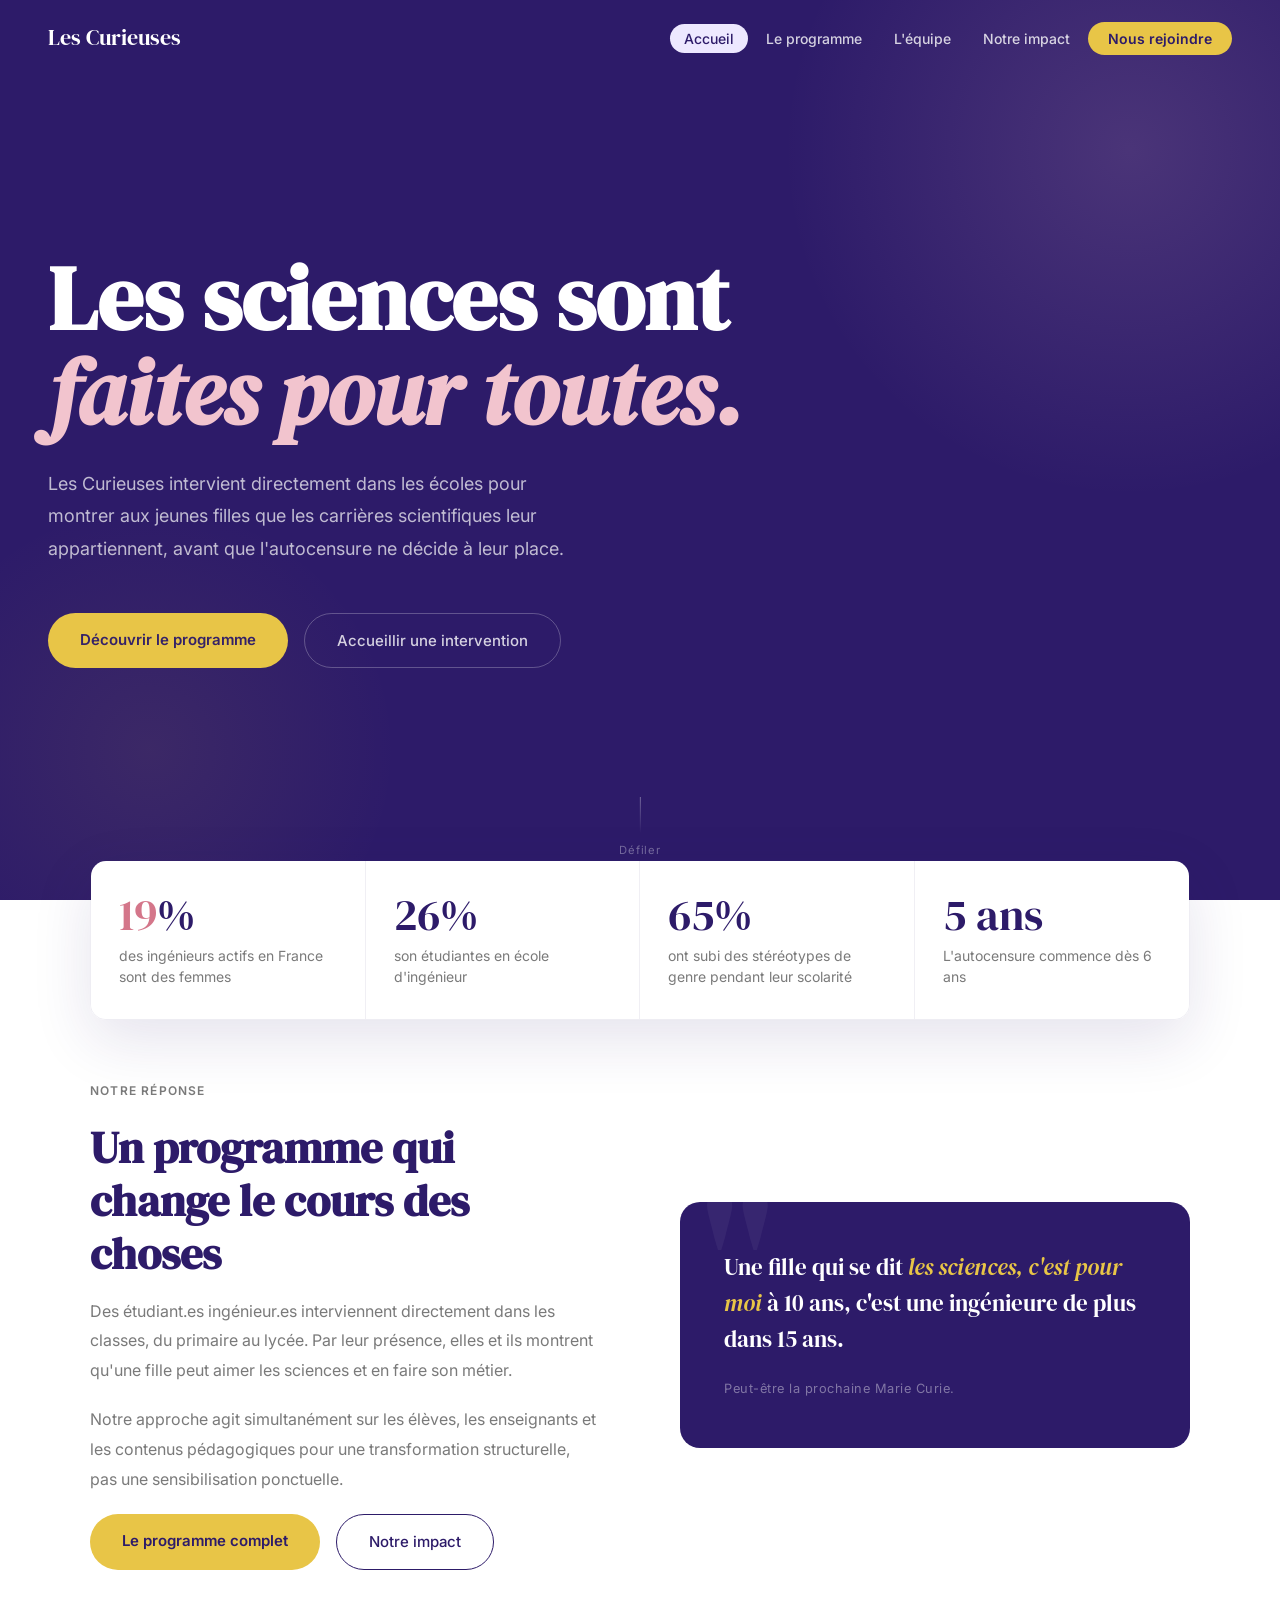
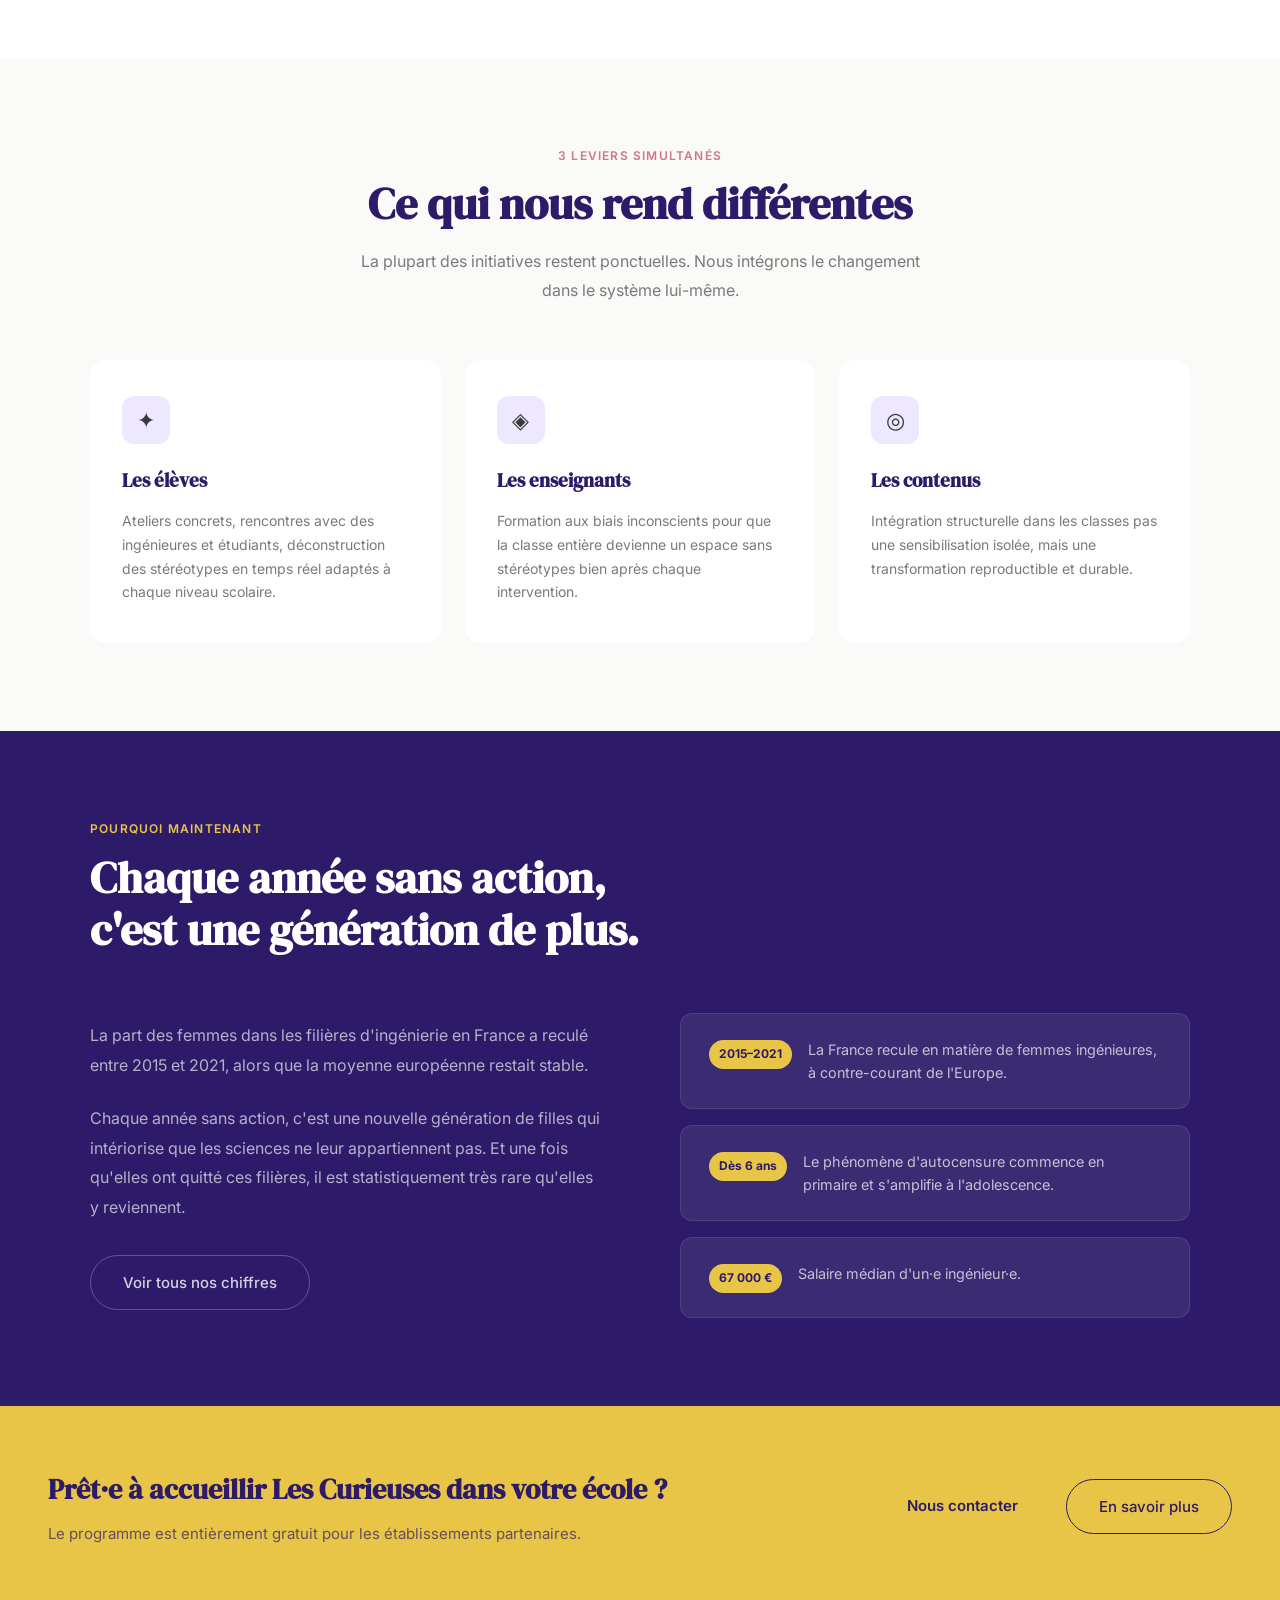
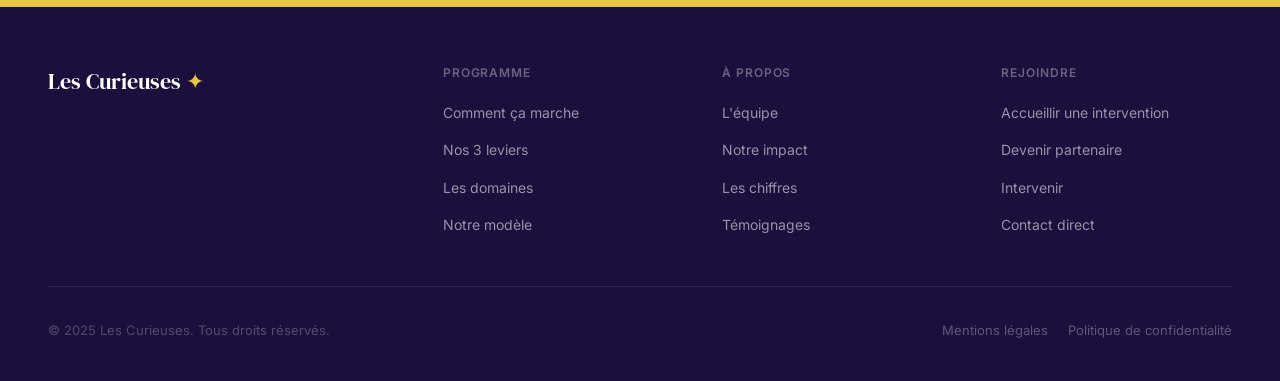
==== index.html @ 05a4d9a1 "l maj" ====
<!DOCTYPE html>
<html lang="fr">
<head>
<meta charset="UTF-8">
<meta name="viewport" content="width=device-width, initial-scale=1.0">
<title>Les Curieuses — Les sciences sont pour toutes</title>
<link rel="preconnect" href="https://fonts.googleapis.com">
<link rel="preconnect" href="https://fonts.gstatic.com" crossorigin>
<link href="https://fonts.googleapis.com/css2?family=DM+Serif+Display:ital@0;1&family=Inter:wght@400;500;600&display=swap" rel="stylesheet">
<link rel="stylesheet" href="css/style.css">
<style>
  /* HERO */
  .hero {
    min-height: 100vh;
    background: var(--violet);
    display: flex;
    flex-direction: column;
    justify-content: center;
    padding: 120px 48px 100px;
    position: relative;
    overflow: hidden;
  }
  .hero::before {
    content: '';
    position: absolute;
    top: -200px; right: -200px;
    width: 700px; height: 700px;
    border-radius: 50%;
    background: radial-gradient(circle, rgba(242,196,206,0.15) 0%, transparent 70%);
    pointer-events: none;
  }
  .hero::after {
    content: '';
    position: absolute;
    bottom: -100px; left: -100px;
    width: 500px; height: 500px;
    border-radius: 50%;
    background: radial-gradient(circle, rgba(232,197,71,0.08) 0%, transparent 70%);
    pointer-events: none;
  }
  .hero-eyebrow {
    font-size: 0.75rem;
    font-weight: 600;
    letter-spacing: 0.12em;
    text-transform: uppercase;
    color: var(--gold);
    margin-bottom: 24px;
  }
  .hero h1 {
    font-family: 'DM Serif Display', serif;
    font-size: clamp(3rem, 7vw, 6rem);
    color: var(--white);
    line-height: 1.05;
    max-width: 800px;
    margin-bottom: 28px;
  }
  .hero h1 em { color: var(--rose); font-style: italic; }
  .hero-sub {
    font-size: 1.125rem;
    color: rgba(255,255,255,0.7);
    max-width: 540px;
    margin-bottom: 48px;
    line-height: 1.8;
  }
  .hero-actions { display: flex; gap: 16px; flex-wrap: wrap; }
  .hero-scroll {
    position: absolute;
    bottom: 40px; left: 50%;
    transform: translateX(-50%);
    display: flex; flex-direction: column; align-items: center; gap: 8px;
    color: rgba(255,255,255,0.35);
    font-size: 0.7rem;
    letter-spacing: 0.08em;
    animation: nudge 2s infinite;
  }
  .scroll-line { width: 1px; height: 36px; background: linear-gradient(to bottom, rgba(255,255,255,0.35), transparent); }
  @keyframes nudge { 0%,100% { transform: translateX(-50%) translateY(0); } 50% { transform: translateX(-50%) translateY(6px); } }

  /* STATS BAR */
  .stats-bar {
    background: var(--white);
    padding: 0 48px;
  }
  .stats-inner {
    max-width: 1100px;
    margin: 0 auto;
    display: grid;
    grid-template-columns: repeat(4, 1fr);
    border: 1px solid rgba(45,27,105,0.08);
    border-radius: 16px;
    overflow: hidden;
    transform: translateY(-40px);
    box-shadow: 0 20px 60px rgba(45,27,105,0.12);
  }
  .stat-item {
    padding: 32px 28px;
    border-right: 1px solid rgba(45,27,105,0.07);
    background: var(--white);
  }
  .stat-item:last-child { border-right: none; }
  .stat-num {
    font-family: 'DM Serif Display', serif;
    font-size: 2.75rem;
    color: var(--violet);
    line-height: 1;
    margin-bottom: 8px;
  }
  .stat-num .accent { color: var(--rose-deep); }
  .stat-label { font-size: 0.875rem; color: var(--text-muted); line-height: 1.5; }

  /* INTRO */
  .intro { background: var(--white); padding-top: 20px; }
  .intro-layout {
    display: grid;
    grid-template-columns: 1fr 1fr;
    gap: 80px;
    align-items: center;
  }
  .intro-text p { color: var(--text-muted); margin-bottom: 20px; line-height: 1.85; }
  .intro-actions { display: flex; gap: 16px; margin-top: 8px; flex-wrap: wrap; }
  .intro-visual {
    background: var(--violet);
    border-radius: 20px;
    padding: 48px 44px;
    position: relative;
    overflow: hidden;
  }
  .intro-visual::before {
    content: '"';
    font-family: 'DM Serif Display', serif;
    font-size: 11rem;
    color: rgba(255,255,255,0.05);
    position: absolute;
    top: -30px; left: 20px;
    line-height: 1;
  }
  .intro-quote {
    font-family: 'DM Serif Display', serif;
    font-size: 1.45rem;
    color: var(--white);
    line-height: 1.55;
    margin-bottom: 20px;
    position: relative;
  }
  .intro-quote em { color: var(--gold); font-style: italic; }
  .intro-attr { font-size: 0.8rem; color: rgba(255,255,255,0.4); letter-spacing: 0.04em; }

  /* LEVIERS PREVIEW */
  .leviers-preview { background: var(--cream); }
  .leviers-grid {
    display: grid;
    grid-template-columns: repeat(3, 1fr);
    gap: 24px;
    margin-top: 56px;
  }
  .levier-card {
    background: var(--white);
    border-radius: 16px;
    padding: 36px 32px;
    border-bottom: 3px solid transparent;
    transition: transform 0.2s, box-shadow 0.2s, border-color 0.2s;
  }
  .levier-card:hover { transform: translateY(-6px); box-shadow: 0 16px 40px rgba(45,27,105,0.1); border-bottom-color: var(--rose-deep); }
  .levier-icon {
    width: 48px; height: 48px;
    border-radius: 12px;
    background: var(--violet-pale);
    display: flex; align-items: center; justify-content: center;
    font-size: 1.4rem;
    margin-bottom: 20px;
  }
  .levier-title { font-family: 'DM Serif Display', serif; font-size: 1.2rem; color: var(--violet); margin-bottom: 12px; }
  .levier-desc { font-size: 0.875rem; color: var(--text-muted); line-height: 1.7; }

  /* POURQUOI MAINTENANT */
  .urgence { background: var(--violet); padding: 88px 48px; }
  .urgence .section-title { color: var(--white); }
  .urgence .section-eyebrow { color: var(--gold); }
  .urgence-layout {
    display: grid;
    grid-template-columns: 1fr 1fr;
    gap: 80px;
    align-items: center;
    margin-top: 56px;
  }
  .urgence-text p { color: rgba(255,255,255,0.65); line-height: 1.85; margin-bottom: 24px; }
  .urgence-cards { display: flex; flex-direction: column; gap: 16px; }
  .urgence-card {
    background: rgba(255,255,255,0.07);
    border: 1px solid rgba(255,255,255,0.1);
    border-radius: 12px;
    padding: 24px 28px;
    display: flex; gap: 16px; align-items: flex-start;
  }
  .urgence-badge {
    background: var(--gold);
    color: var(--violet);
    font-size: 0.75rem;
    font-weight: 700;
    padding: 4px 10px;
    border-radius: 100px;
    white-space: nowrap;
    margin-top: 2px;
  }
  .urgence-card-text { font-size: 0.9rem; color: rgba(255,255,255,0.7); line-height: 1.6; }

  /* CTA BANDE */
  .cta-band {
    background: var(--gold);
    padding: 60px 48px;
    display: flex;
    align-items: center;
    justify-content: space-between;
    gap: 32px;
    flex-wrap: wrap;
  }
  .cta-band-text h2 {
    font-family: 'DM Serif Display', serif;
    font-size: 1.75rem;
    color: var(--violet);
    margin-bottom: 8px;
  }
  .cta-band-text p { font-size: 0.9375rem; color: rgba(45,27,105,0.7); }
  .cta-band .btn-secondary { border-color: var(--violet); }

  @media (max-width: 768px) {
    .hero { padding: 110px 24px 80px; }
    .stats-bar { padding: 0 24px; }
    .stats-inner { grid-template-columns: 1fr 1fr; transform: translateY(-24px); }
    .stat-item { border-bottom: 1px solid rgba(45,27,105,0.07); }
    .intro-layout, .urgence-layout { grid-template-columns: 1fr; gap: 40px; }
    .leviers-grid { grid-template-columns: 1fr; }
    .cta-band { flex-direction: column; text-align: center; padding: 48px 24px; }
  }
</style>
</head>
<body>
<div id="nav-placeholder"></div>

<!-- HERO -->
<section class="hero">
  <!-- <p class="hero-eyebrow">En hommage à Marie Curie ✦ Double lauréate du Prix Nobel</p> -->
  <h1>Les sciences sont<br><em>faites pour toutes.</em></h1>
  <p class="hero-sub">Les Curieuses intervient directement dans les écoles pour montrer aux jeunes filles que les carrières scientifiques leur appartiennent, avant que l'autocensure ne décide à leur place.</p>
  <div class="hero-actions">
    <a href="programme.html" class="btn-primary">Découvrir le programme</a>
    <a href="contact.html" class="btn-ghost">Accueillir une intervention</a>
  </div>
  <div class="hero-scroll">
    <div class="scroll-line"></div>
    <span>Défiler</span>
  </div>
</section>

<!-- STATS BAR -->
<div class="stats-bar">
  <div class="stats-inner">
    <div class="stat-item reveal">
      <div class="stat-num"><span class="counter accent" data-target="24">0</span>%</div>
      <p class="stat-label">des ingénieurs actifs en France sont des femmes</p>
    </div>
    <div class="stat-item reveal reveal-delay-1">
      <div class="stat-num"><span class="counter" data-target="33">0</span>%</div>
      <p class="stat-label">son étudiantes en école d'ingénieur</p>
    </div>
    <div class="stat-item reveal reveal-delay-2">
      <div class="stat-num"><span class="counter" data-target="82">0</span>%</div>
      <p class="stat-label">ont subi des stéréotypes de genre pendant leur scolarité</p>
    </div>
    <div class="stat-item reveal reveal-delay-3">
      <div class="stat-num"><span class="counter" data-target="6">0</span> ans</div>
      <p class="stat-label">L'autocensure commence dès 6 ans</p>
    </div>
  </div>
</div>

<!-- INTRO -->
<section class="intro">
  <div class="container">
    <div class="intro-layout">
      <div class="intro-text">
        <p class="section-eyebrow reveal">Notre réponse</p>
        <h2 class="section-title reveal">Un programme qui change le cours des choses</h2>
        <p class="reveal">Des étudiant.es ingénieur.es interviennent directement dans les classes, du primaire au lycée. Par leur présence, elles et ils montrent qu'une fille peut aimer les sciences et en faire son métier.</p>
        <p class="reveal">Notre approche agit simultanément sur les élèves, les enseignants et les contenus pédagogiques pour une transformation structurelle, pas une sensibilisation ponctuelle.</p>
        <div class="intro-actions reveal">
          <a href="programme.html" class="btn-primary">Le programme complet</a>
          <a href="impact.html" class="btn-secondary">Notre impact</a>
        </div>
      </div>
      <div class="intro-visual reveal">
        <p class="intro-quote">Une fille qui se dit <em> les sciences, c'est pour moi </em> à 10 ans, c'est une ingénieure de plus dans 15 ans.</p>
        <p class="intro-attr"> Peut-être la prochaine Marie Curie.</p>
      </div>
    </div>
  </div>
</section>

<!-- LEVIERS -->
<section class="leviers-preview">
  <div class="container">
    <div style="text-align: center; max-width: 560px; margin: 0 auto;">
      <p class="section-eyebrow reveal">3 leviers simultanés</p>
      <h2 class="section-title reveal">Ce qui nous rend différentes</h2>
      <p class="section-sub reveal">La plupart des initiatives restent ponctuelles. Nous intégrons le changement dans le système lui-même.</p>
    </div>
    <div class="leviers-grid">
      <div class="levier-card reveal">
        <div class="levier-icon">✦</div>
        <h3 class="levier-title">Les élèves</h3>
        <p class="levier-desc">Ateliers concrets, rencontres avec des ingénieures et étudiants, déconstruction des stéréotypes en temps réel adaptés à chaque niveau scolaire.</p>
      </div>
      <div class="levier-card reveal reveal-delay-1">
        <div class="levier-icon">◈</div>
        <h3 class="levier-title">Les enseignants</h3>
        <p class="levier-desc">Formation aux biais inconscients pour que la classe entière devienne un espace sans stéréotypes bien après chaque intervention.</p>
      </div>
      <div class="levier-card reveal reveal-delay-2">
        <div class="levier-icon">◎</div>
        <h3 class="levier-title">Les contenus</h3>
        <p class="levier-desc">Intégration structurelle dans les classes pas une sensibilisation isolée, mais une transformation reproductible et durable.</p>
      </div>
    </div>
  </div>
</section>

<!-- URGENCE -->
<section class="urgence">
  <div class="container">
    <p class="section-eyebrow reveal">Pourquoi maintenant</p>
    <h2 class="section-title reveal" style="max-width: 600px;">Chaque année sans action, c'est une génération de plus.</h2>
    <div class="urgence-layout">
      <div class="urgence-text">
        <p class="reveal">La part des femmes dans les filières d'ingénierie en France a reculé entre 2015 et 2021, alors que la moyenne européenne restait stable.</p>
        <p class="reveal">Chaque année sans action, c'est une nouvelle génération de filles qui intériorise que les sciences ne leur appartiennent pas. Et une fois qu'elles ont quitté ces filières, il est statistiquement très rare qu'elles y reviennent.</p>
        <a href="impact.html" class="btn-ghost reveal" style="margin-top: 8px;">Voir tous nos chiffres</a>
      </div>
      <div class="urgence-cards">
        <div class="urgence-card reveal">
          <span class="urgence-badge">2015–2021</span>
          <p class="urgence-card-text">La France recule en matière de femmes ingénieures, à contre-courant de l'Europe.</p>
        </div>
        <div class="urgence-card reveal reveal-delay-1">
          <span class="urgence-badge">Dès 6 ans</span>
          <p class="urgence-card-text">Le phénomène d'autocensure commence en primaire et s'amplifie à l'adolescence.</p>
        </div>
        <div class="urgence-card reveal reveal-delay-2">
          <span class="urgence-badge">67 000 €</span>
          <p class="urgence-card-text">Salaire médian d'un·e ingénieur·e.</p>
        </div>
      </div>
    </div>
  </div>
</section>

<!-- CTA BAND -->
<div class="cta-band">
  <div class="cta-band-text">
    <h2>Prêt·e à accueillir Les Curieuses dans votre école ?</h2>
    <p>Le programme est entièrement gratuit pour les établissements partenaires.</p>
  </div>
  <div style="display: flex; gap: 16px; flex-wrap: wrap;">
    <a href="contact.html" class="btn-primary">Nous contacter</a>
    <a href="programme.html" class="btn-secondary">En savoir plus</a>
  </div>
</div>

<div id="footer-placeholder"></div>
<script src="js/layout.js"></script>
<script src="js/main.js"></script>
</body>
</html>
---- css/style.css ----
*, *::before, *::after { box-sizing: border-box; margin: 0; padding: 0; }

:root {
  --violet: #2D1B69;
  --violet-light: #4A2FA0;
  --violet-pale: #EDE8FF;
  --rose: #F2C4CE;
  --rose-deep: #D4768A;
  --gold: #E8C547;
  --cream: #FAFAF8;
  --text: #3A3A3A;
  --text-muted: #7A7A7A;
  --white: #ffffff;
}

html { scroll-behavior: smooth; }

body {
  font-family: 'Inter', sans-serif;
  background: var(--cream);
  color: var(--text);
  line-height: 1.7;
  overflow-x: hidden;
}

/* ---- NAV ---- */
nav {
  position: fixed;
  top: 0; left: 0; right: 0;
  z-index: 100;
  padding: 20px 48px;
  display: flex;
  align-items: center;
  justify-content: space-between;
  transition: background 0.3s, padding 0.3s, box-shadow 0.3s;
}
nav.scrolled, nav.solid {
  background: rgba(250,250,248,0.97);
  backdrop-filter: blur(12px);
  padding: 14px 48px;
  box-shadow: 0 1px 0 rgba(0,0,0,0.08);
}
.nav-logo {
  font-family: 'DM Serif Display', serif;
  font-size: 1.35rem;
  color: var(--white);
  text-decoration: none;
  transition: color 0.3s;
}
nav.scrolled .nav-logo, nav.solid .nav-logo { color: var(--violet); }

.nav-links { display: flex; gap: 4px; list-style: none; align-items: center; }
.nav-links a {
  font-size: 0.875rem;
  font-weight: 500;
  color: rgba(255,255,255,0.8);
  text-decoration: none;
  padding: 6px 14px;
  border-radius: 100px;
  transition: color 0.2s, background 0.2s;
}
nav.scrolled .nav-links a, nav.solid .nav-links a { color: var(--text-muted); }
.nav-links a:hover { color: var(--white); background: rgba(255,255,255,0.1); }
nav.scrolled .nav-links a:hover, nav.solid .nav-links a:hover { color: var(--violet); background: var(--violet-pale); }
.nav-links a.active { color: var(--violet) !important; background: var(--violet-pale) !important; }

.nav-cta {
  background: var(--gold) !important;
  color: var(--violet) !important;
  font-weight: 600 !important;
  padding: 8px 20px !important;
  transition: transform 0.15s, box-shadow 0.15s !important;
}
.nav-cta:hover { transform: translateY(-1px); box-shadow: 0 4px 12px rgba(232,197,71,0.4) !important; background: var(--gold) !important; }

.burger {
  display: none;
  flex-direction: column;
  gap: 5px;
  cursor: pointer;
  padding: 4px;
  background: none;
  border: none;
}
.burger span {
  display: block;
  width: 22px;
  height: 2px;
  background: var(--white);
  border-radius: 2px;
  transition: background 0.3s, transform 0.3s, opacity 0.3s;
}
nav.scrolled .burger span, nav.solid .burger span { background: var(--violet); }

/* ---- PAGE HEADER (sous-pages) ---- */
.page-header {
  background: var(--violet);
  padding: 140px 48px 80px;
  position: relative;
  overflow: hidden;
}
.page-header::before {
  content: '';
  position: absolute;
  top: -150px; right: -150px;
  width: 500px; height: 500px;
  border-radius: 50%;
  background: radial-gradient(circle, rgba(242,196,206,0.15) 0%, transparent 70%);
  pointer-events: none;
}
.page-header-eyebrow {
  font-size: 0.75rem;
  font-weight: 600;
  letter-spacing: 0.12em;
  text-transform: uppercase;
  color: var(--gold);
  margin-bottom: 16px;
}
.page-header h1 {
  font-family: 'DM Serif Display', serif;
  font-size: clamp(2.2rem, 5vw, 4rem);
  color: var(--white);
  line-height: 1.1;
  max-width: 700px;
  margin-bottom: 20px;
}
.page-header h1 em { color: var(--rose); font-style: italic; }
.page-header-sub {
  font-size: 1rem;
  color: rgba(255,255,255,0.65);
  max-width: 520px;
  line-height: 1.8;
}

/* ---- SECTIONS ---- */
section { padding: 88px 48px; }
.container { max-width: 1100px; margin: 0 auto; }

.section-eyebrow {
  font-size: 0.75rem;
  font-weight: 600;
  letter-spacing: 0.1em;
  text-transform: uppercase;
  color: var(--rose-deep);
  margin-bottom: 12px;
}
.section-title {
  font-family: 'DM Serif Display', serif;
  font-size: clamp(1.75rem, 3.5vw, 2.75rem);
  color: var(--violet);
  line-height: 1.2;
  margin-bottom: 16px;
}
.section-sub {
  color: var(--text-muted);
  font-size: 1rem;
  line-height: 1.8;
}

/* ---- BUTTONS ---- */
.btn-primary {
  background: var(--gold);
  color: var(--violet);
  padding: 14px 32px;
  border-radius: 100px;
  font-weight: 600;
  font-size: 0.9375rem;
  text-decoration: none;
  display: inline-block;
  transition: transform 0.15s, box-shadow 0.15s;
  border: none;
  cursor: pointer;
  font-family: 'Inter', sans-serif;
}
.btn-primary:hover { transform: translateY(-2px); box-shadow: 0 8px 24px rgba(232,197,71,0.35); }

.btn-secondary {
  color: var(--violet);
  padding: 14px 32px;
  border-radius: 100px;
  font-weight: 500;
  font-size: 0.9375rem;
  text-decoration: none;
  border: 1.5px solid var(--violet);
  display: inline-block;
  transition: background 0.15s, color 0.15s;
}
.btn-secondary:hover { background: var(--violet); color: var(--white); }

.btn-ghost {
  color: rgba(255,255,255,0.8);
  padding: 14px 32px;
  border-radius: 100px;
  font-weight: 500;
  font-size: 0.9375rem;
  text-decoration: none;
  border: 1px solid rgba(255,255,255,0.25);
  display: inline-block;
  transition: border-color 0.15s, color 0.15s;
}
.btn-ghost:hover { border-color: rgba(255,255,255,0.6); color: var(--white); }

/* ---- CARDS ---- */
.card {
  background: var(--white);
  border-radius: 16px;
  padding: 32px 28px;
  transition: transform 0.2s, box-shadow 0.2s;
}
.card:hover { transform: translateY(-6px); box-shadow: 0 16px 40px rgba(45,27,105,0.1); }

/* ---- REVEAL ---- */
.reveal {
  opacity: 0;
  transform: translateY(28px);
  transition: opacity 0.65s ease, transform 0.65s ease;
}
.reveal.visible { opacity: 1; transform: none; }
.reveal-delay-1 { transition-delay: 0.1s; }
.reveal-delay-2 { transition-delay: 0.2s; }
.reveal-delay-3 { transition-delay: 0.3s; }
.reveal-delay-4 { transition-delay: 0.4s; }

/* ---- FOOTER ---- */
footer {
  background: #1A0F3D;
  padding: 56px 48px 40px;
}
.footer-top {
  display: grid;
  grid-template-columns: 1.5fr 1fr 1fr 1fr;
  gap: 48px;
  padding-bottom: 48px;
  border-bottom: 1px solid rgba(255,255,255,0.08);
  margin-bottom: 32px;
}
.footer-logo {
  font-family: 'DM Serif Display', serif;
  font-size: 1.4rem;
  color: var(--white);
  margin-bottom: 12px;
}
.footer-logo span { color: var(--gold); }
.footer-tagline { font-size: 0.875rem; color: rgba(255,255,255,0.4); line-height: 1.6; max-width: 240px; }
.footer-col h4 {
  font-size: 0.75rem;
  font-weight: 600;
  letter-spacing: 0.08em;
  text-transform: uppercase;
  color: rgba(255,255,255,0.35);
  margin-bottom: 16px;
}
.footer-col ul { list-style: none; display: flex; flex-direction: column; gap: 10px; }
.footer-col a {
  font-size: 0.875rem;
  color: rgba(255,255,255,0.55);
  text-decoration: none;
  transition: color 0.15s;
}
.footer-col a:hover { color: var(--white); }
.footer-bottom {
  display: flex;
  justify-content: space-between;
  align-items: center;
  flex-wrap: wrap;
  gap: 12px;
}
.footer-copy { font-size: 0.8125rem; color: rgba(255,255,255,0.25); }
.footer-legal { display: flex; gap: 20px; }
.footer-legal a { font-size: 0.8125rem; color: rgba(255,255,255,0.3); text-decoration: none; transition: color 0.15s; }
.footer-legal a:hover { color: rgba(255,255,255,0.7); }

/* ---- MOBILE ---- */
@media (max-width: 768px) {
  nav { padding: 16px 24px; }
  nav.scrolled, nav.solid { padding: 12px 24px; }
  .nav-links { display: none; position: fixed; top: 0; left: 0; right: 0; bottom: 0; background: var(--violet); flex-direction: column; justify-content: center; align-items: center; gap: 8px; }
  .nav-links.open { display: flex; }
  .nav-links a { font-size: 1.25rem; color: rgba(255,255,255,0.8) !important; padding: 12px 24px; }
  .nav-links a:hover { color: var(--white) !important; background: rgba(255,255,255,0.08) !important; }
  .burger { display: flex; z-index: 10; }
  .page-header { padding: 110px 24px 60px; }
  section { padding: 60px 24px; }
  .footer-top { grid-template-columns: 1fr 1fr; gap: 32px; }
  .footer-bottom { flex-direction: column; text-align: center; }
}

@media (prefers-reduced-motion: reduce) {
  .reveal { opacity: 1; transform: none; transition: none; }
}
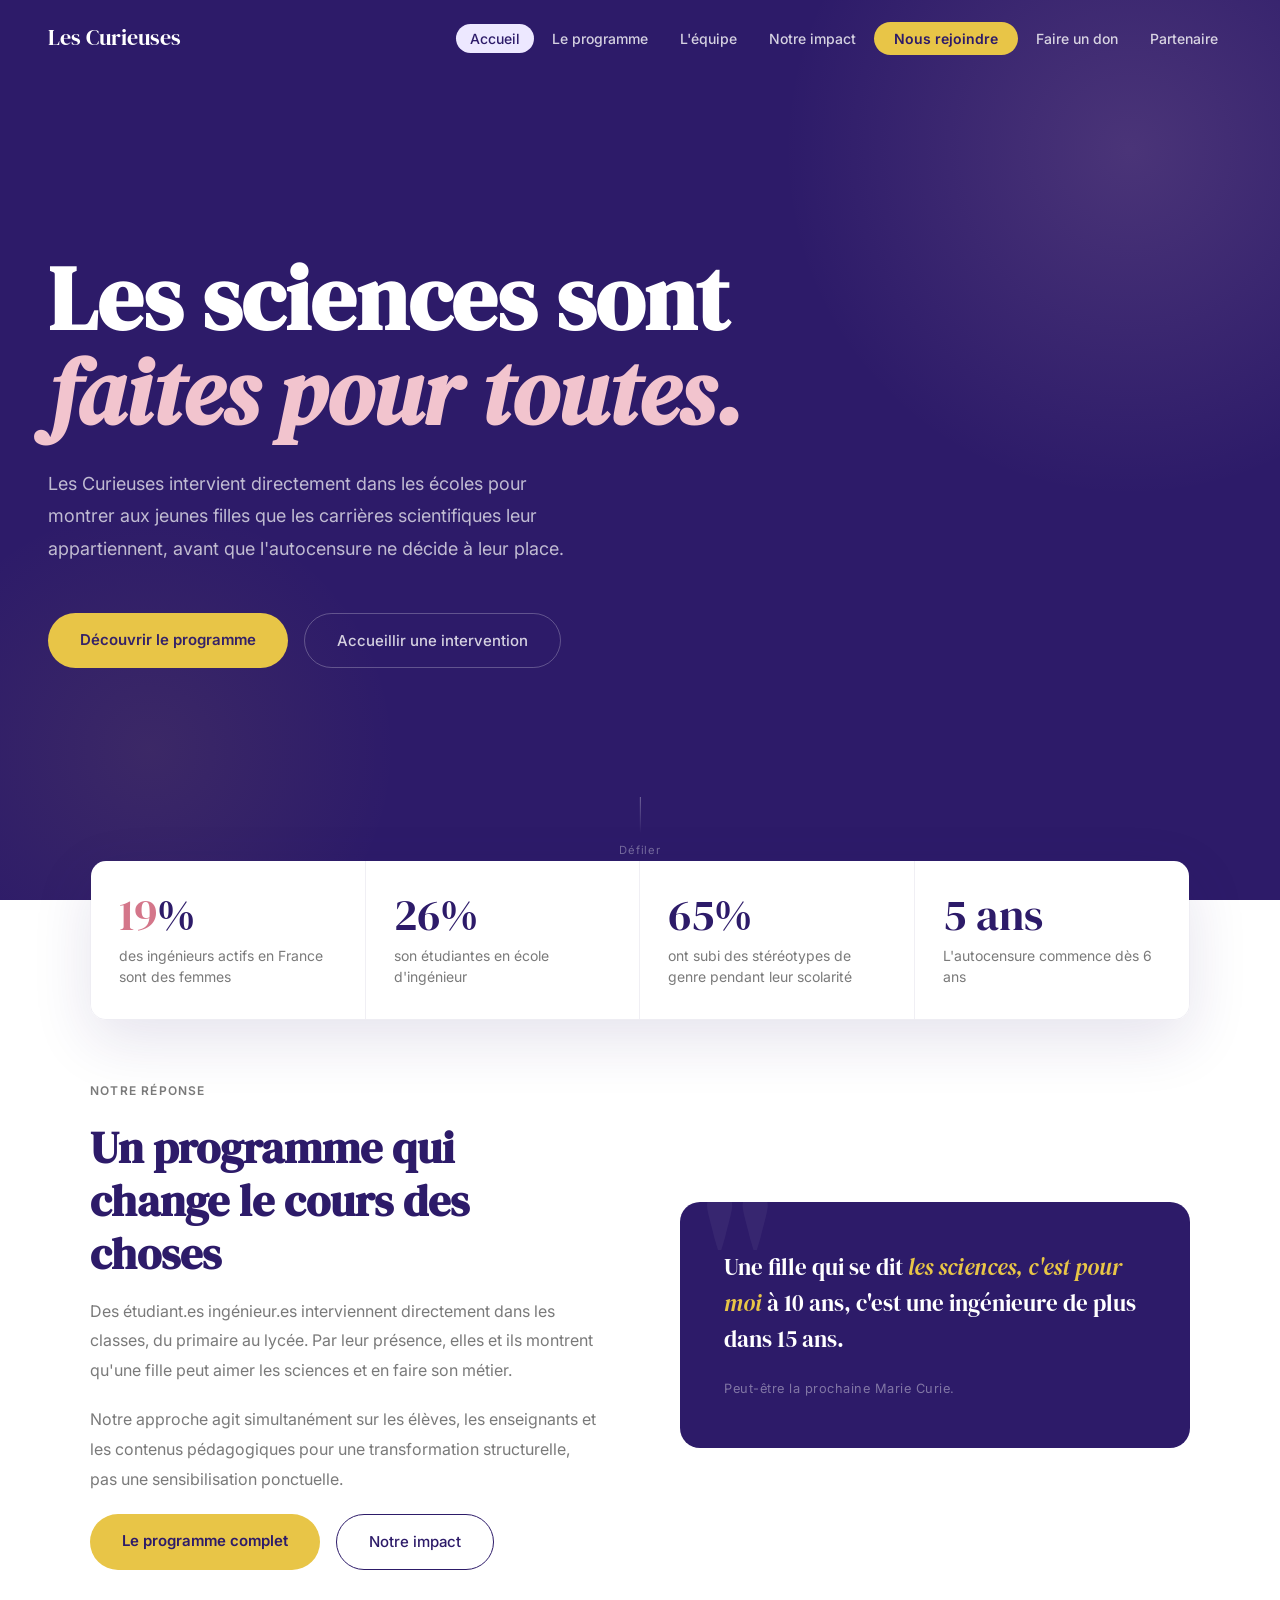
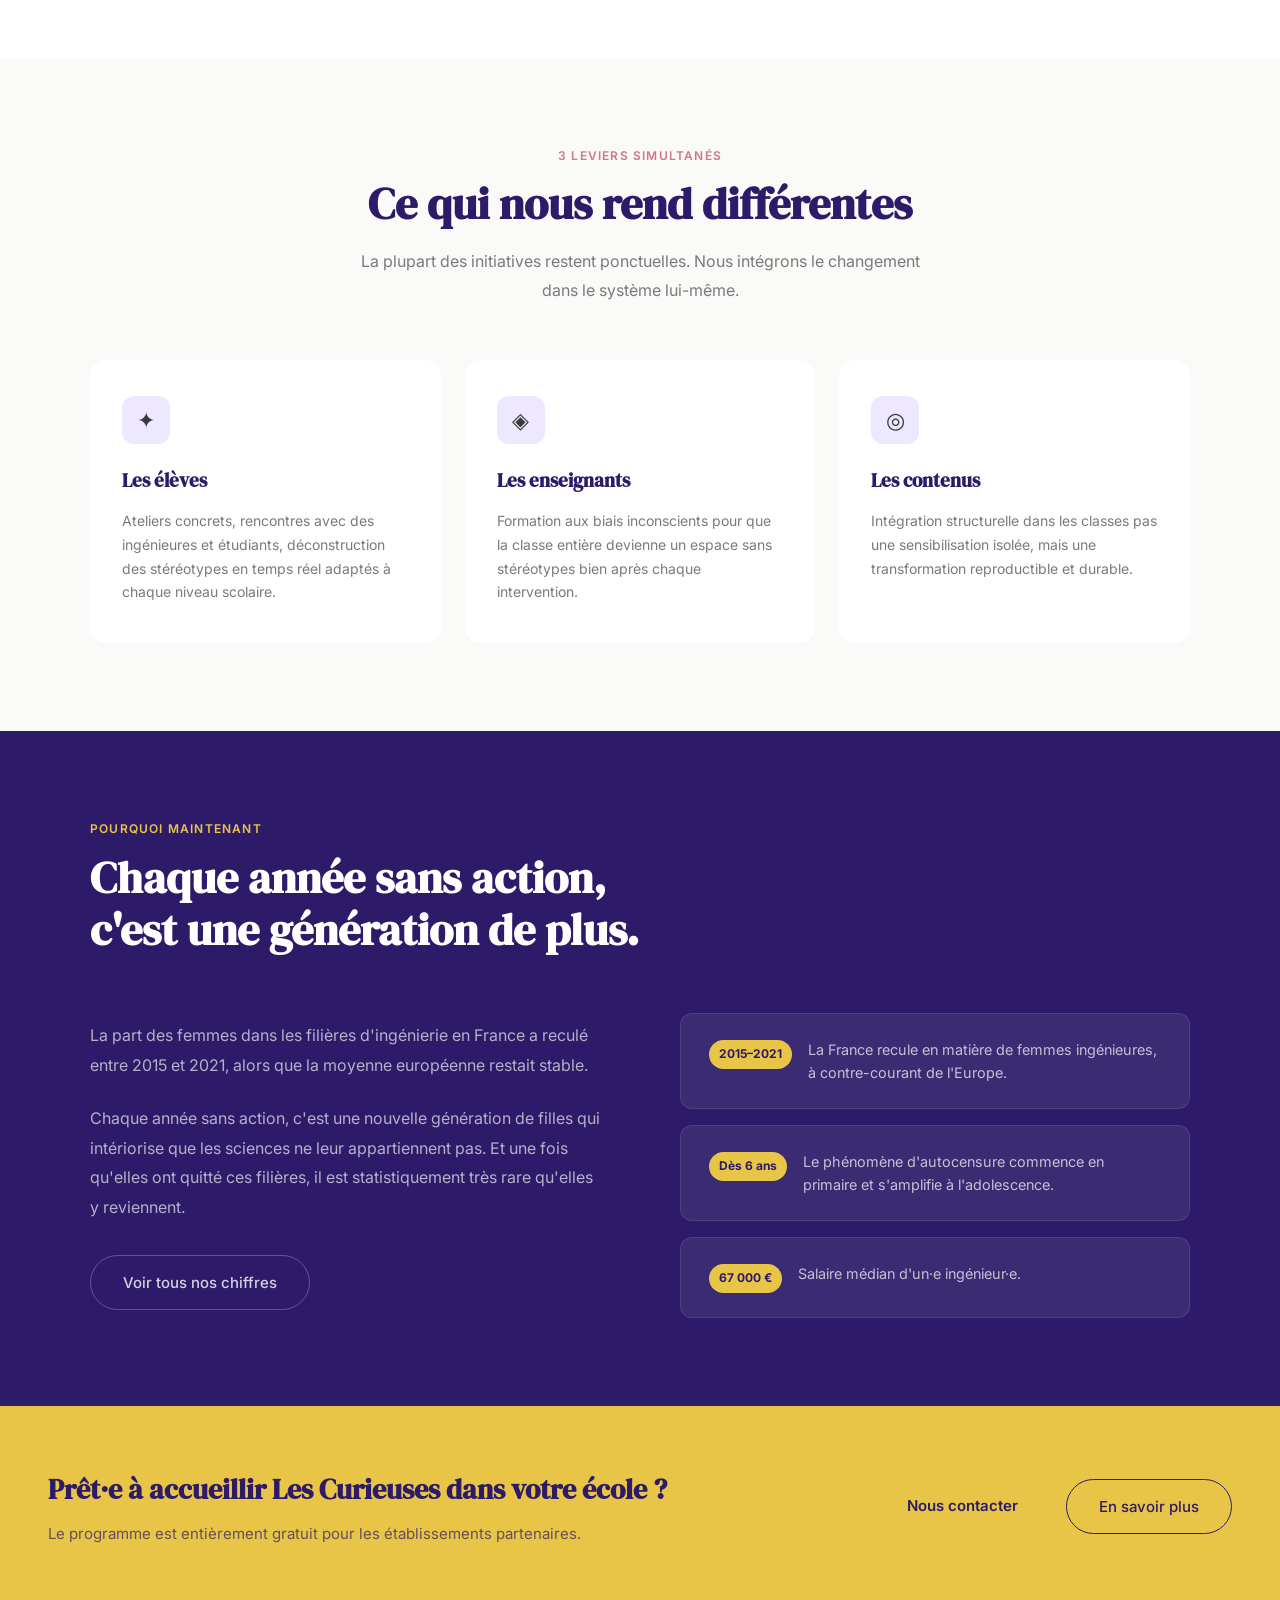
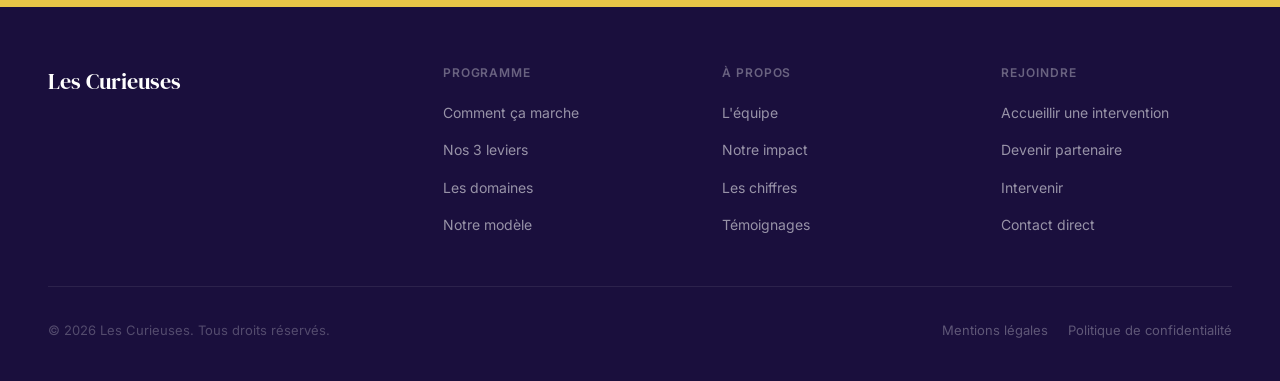
==== commit 46a601bc: "création des css + ajout de nouveau choix dans le menu" ====
--- a/index.html
+++ b/index.html
@@ -8,231 +8,7 @@
 <link rel="preconnect" href="https://fonts.gstatic.com" crossorigin>
 <link href="https://fonts.googleapis.com/css2?family=DM+Serif+Display:ital@0;1&family=Inter:wght@400;500;600&display=swap" rel="stylesheet">
 <link rel="stylesheet" href="css/style.css">
-<style>
-  /* HERO */
-  .hero {
-    min-height: 100vh;
-    background: var(--violet);
-    display: flex;
-    flex-direction: column;
-    justify-content: center;
-    padding: 120px 48px 100px;
-    position: relative;
-    overflow: hidden;
-  }
-  .hero::before {
-    content: '';
-    position: absolute;
-    top: -200px; right: -200px;
-    width: 700px; height: 700px;
-    border-radius: 50%;
-    background: radial-gradient(circle, rgba(242,196,206,0.15) 0%, transparent 70%);
-    pointer-events: none;
-  }
-  .hero::after {
-    content: '';
-    position: absolute;
-    bottom: -100px; left: -100px;
-    width: 500px; height: 500px;
-    border-radius: 50%;
-    background: radial-gradient(circle, rgba(232,197,71,0.08) 0%, transparent 70%);
-    pointer-events: none;
-  }
-  .hero-eyebrow {
-    font-size: 0.75rem;
-    font-weight: 600;
-    letter-spacing: 0.12em;
-    text-transform: uppercase;
-    color: var(--gold);
-    margin-bottom: 24px;
-  }
-  .hero h1 {
-    font-family: 'DM Serif Display', serif;
-    font-size: clamp(3rem, 7vw, 6rem);
-    color: var(--white);
-    line-height: 1.05;
-    max-width: 800px;
-    margin-bottom: 28px;
-  }
-  .hero h1 em { color: var(--rose); font-style: italic; }
-  .hero-sub {
-    font-size: 1.125rem;
-    color: rgba(255,255,255,0.7);
-    max-width: 540px;
-    margin-bottom: 48px;
-    line-height: 1.8;
-  }
-  .hero-actions { display: flex; gap: 16px; flex-wrap: wrap; }
-  .hero-scroll {
-    position: absolute;
-    bottom: 40px; left: 50%;
-    transform: translateX(-50%);
-    display: flex; flex-direction: column; align-items: center; gap: 8px;
-    color: rgba(255,255,255,0.35);
-    font-size: 0.7rem;
-    letter-spacing: 0.08em;
-    animation: nudge 2s infinite;
-  }
-  .scroll-line { width: 1px; height: 36px; background: linear-gradient(to bottom, rgba(255,255,255,0.35), transparent); }
-  @keyframes nudge { 0%,100% { transform: translateX(-50%) translateY(0); } 50% { transform: translateX(-50%) translateY(6px); } }
-
-  /* STATS BAR */
-  .stats-bar {
-    background: var(--white);
-    padding: 0 48px;
-  }
-  .stats-inner {
-    max-width: 1100px;
-    margin: 0 auto;
-    display: grid;
-    grid-template-columns: repeat(4, 1fr);
-    border: 1px solid rgba(45,27,105,0.08);
-    border-radius: 16px;
-    overflow: hidden;
-    transform: translateY(-40px);
-    box-shadow: 0 20px 60px rgba(45,27,105,0.12);
-  }
-  .stat-item {
-    padding: 32px 28px;
-    border-right: 1px solid rgba(45,27,105,0.07);
-    background: var(--white);
-  }
-  .stat-item:last-child { border-right: none; }
-  .stat-num {
-    font-family: 'DM Serif Display', serif;
-    font-size: 2.75rem;
-    color: var(--violet);
-    line-height: 1;
-    margin-bottom: 8px;
-  }
-  .stat-num .accent { color: var(--rose-deep); }
-  .stat-label { font-size: 0.875rem; color: var(--text-muted); line-height: 1.5; }
-
-  /* INTRO */
-  .intro { background: var(--white); padding-top: 20px; }
-  .intro-layout {
-    display: grid;
-    grid-template-columns: 1fr 1fr;
-    gap: 80px;
-    align-items: center;
-  }
-  .intro-text p { color: var(--text-muted); margin-bottom: 20px; line-height: 1.85; }
-  .intro-actions { display: flex; gap: 16px; margin-top: 8px; flex-wrap: wrap; }
-  .intro-visual {
-    background: var(--violet);
-    border-radius: 20px;
-    padding: 48px 44px;
-    position: relative;
-    overflow: hidden;
-  }
-  .intro-visual::before {
-    content: '"';
-    font-family: 'DM Serif Display', serif;
-    font-size: 11rem;
-    color: rgba(255,255,255,0.05);
-    position: absolute;
-    top: -30px; left: 20px;
-    line-height: 1;
-  }
-  .intro-quote {
-    font-family: 'DM Serif Display', serif;
-    font-size: 1.45rem;
-    color: var(--white);
-    line-height: 1.55;
-    margin-bottom: 20px;
-    position: relative;
-  }
-  .intro-quote em { color: var(--gold); font-style: italic; }
-  .intro-attr { font-size: 0.8rem; color: rgba(255,255,255,0.4); letter-spacing: 0.04em; }
-
-  /* LEVIERS PREVIEW */
-  .leviers-preview { background: var(--cream); }
-  .leviers-grid {
-    display: grid;
-    grid-template-columns: repeat(3, 1fr);
-    gap: 24px;
-    margin-top: 56px;
-  }
-  .levier-card {
-    background: var(--white);
-    border-radius: 16px;
-    padding: 36px 32px;
-    border-bottom: 3px solid transparent;
-    transition: transform 0.2s, box-shadow 0.2s, border-color 0.2s;
-  }
-  .levier-card:hover { transform: translateY(-6px); box-shadow: 0 16px 40px rgba(45,27,105,0.1); border-bottom-color: var(--rose-deep); }
-  .levier-icon {
-    width: 48px; height: 48px;
-    border-radius: 12px;
-    background: var(--violet-pale);
-    display: flex; align-items: center; justify-content: center;
-    font-size: 1.4rem;
-    margin-bottom: 20px;
-  }
-  .levier-title { font-family: 'DM Serif Display', serif; font-size: 1.2rem; color: var(--violet); margin-bottom: 12px; }
-  .levier-desc { font-size: 0.875rem; color: var(--text-muted); line-height: 1.7; }
-
-  /* POURQUOI MAINTENANT */
-  .urgence { background: var(--violet); padding: 88px 48px; }
-  .urgence .section-title { color: var(--white); }
-  .urgence .section-eyebrow { color: var(--gold); }
-  .urgence-layout {
-    display: grid;
-    grid-template-columns: 1fr 1fr;
-    gap: 80px;
-    align-items: center;
-    margin-top: 56px;
-  }
-  .urgence-text p { color: rgba(255,255,255,0.65); line-height: 1.85; margin-bottom: 24px; }
-  .urgence-cards { display: flex; flex-direction: column; gap: 16px; }
-  .urgence-card {
-    background: rgba(255,255,255,0.07);
-    border: 1px solid rgba(255,255,255,0.1);
-    border-radius: 12px;
-    padding: 24px 28px;
-    display: flex; gap: 16px; align-items: flex-start;
-  }
-  .urgence-badge {
-    background: var(--gold);
-    color: var(--violet);
-    font-size: 0.75rem;
-    font-weight: 700;
-    padding: 4px 10px;
-    border-radius: 100px;
-    white-space: nowrap;
-    margin-top: 2px;
-  }
-  .urgence-card-text { font-size: 0.9rem; color: rgba(255,255,255,0.7); line-height: 1.6; }
-
-  /* CTA BANDE */
-  .cta-band {
-    background: var(--gold);
-    padding: 60px 48px;
-    display: flex;
-    align-items: center;
-    justify-content: space-between;
-    gap: 32px;
-    flex-wrap: wrap;
-  }
-  .cta-band-text h2 {
-    font-family: 'DM Serif Display', serif;
-    font-size: 1.75rem;
-    color: var(--violet);
-    margin-bottom: 8px;
-  }
-  .cta-band-text p { font-size: 0.9375rem; color: rgba(45,27,105,0.7); }
-  .cta-band .btn-secondary { border-color: var(--violet); }
-
-  @media (max-width: 768px) {
-    .hero { padding: 110px 24px 80px; }
-    .stats-bar { padding: 0 24px; }
-    .stats-inner { grid-template-columns: 1fr 1fr; transform: translateY(-24px); }
-    .stat-item { border-bottom: 1px solid rgba(45,27,105,0.07); }
-    .intro-layout, .urgence-layout { grid-template-columns: 1fr; gap: 40px; }
-    .leviers-grid { grid-template-columns: 1fr; }
-    .cta-band { flex-direction: column; text-align: center; padding: 48px 24px; }
-  }
-</style>
+<link rel="stylesheet" href="css/index.css">
 </head>
 <body>
 <div id="nav-placeholder"></div>
--- a/css/index.css
+++ b/css/index.css
@@ -0,0 +1,223 @@
+ /* HERO */
+  .hero {
+    min-height: 100vh;
+    background: var(--violet);
+    display: flex;
+    flex-direction: column;
+    justify-content: center;
+    padding: 120px 48px 100px;
+    position: relative;
+    overflow: hidden;
+  }
+  .hero::before {
+    content: '';
+    position: absolute;
+    top: -200px; right: -200px;
+    width: 700px; height: 700px;
+    border-radius: 50%;
+    background: radial-gradient(circle, rgba(242,196,206,0.15) 0%, transparent 70%);
+    pointer-events: none;
+  }
+  .hero::after {
+    content: '';
+    position: absolute;
+    bottom: -100px; left: -100px;
+    width: 500px; height: 500px;
+    border-radius: 50%;
+    background: radial-gradient(circle, rgba(232,197,71,0.08) 0%, transparent 70%);
+    pointer-events: none;
+  }
+  .hero-eyebrow {
+    font-size: 0.75rem;
+    font-weight: 600;
+    letter-spacing: 0.12em;
+    text-transform: uppercase;
+    color: var(--gold);
+    margin-bottom: 24px;
+  }
+  .hero h1 {
+    font-family: 'DM Serif Display', serif;
+    font-size: clamp(3rem, 7vw, 6rem);
+    color: var(--white);
+    line-height: 1.05;
+    max-width: 800px;
+    margin-bottom: 28px;
+  }
+  .hero h1 em { color: var(--rose); font-style: italic; }
+  .hero-sub {
+    font-size: 1.125rem;
+    color: rgba(255,255,255,0.7);
+    max-width: 540px;
+    margin-bottom: 48px;
+    line-height: 1.8;
+  }
+  .hero-actions { display: flex; gap: 16px; flex-wrap: wrap; }
+  .hero-scroll {
+    position: absolute;
+    bottom: 40px; left: 50%;
+    transform: translateX(-50%);
+    display: flex; flex-direction: column; align-items: center; gap: 8px;
+    color: rgba(255,255,255,0.35);
+    font-size: 0.7rem;
+    letter-spacing: 0.08em;
+    animation: nudge 2s infinite;
+  }
+  .scroll-line { width: 1px; height: 36px; background: linear-gradient(to bottom, rgba(255,255,255,0.35), transparent); }
+  @keyframes nudge { 0%,100% { transform: translateX(-50%) translateY(0); } 50% { transform: translateX(-50%) translateY(6px); } }
+
+  /* STATS BAR */
+  .stats-bar {
+    background: var(--white);
+    padding: 0 48px;
+  }
+  .stats-inner {
+    max-width: 1100px;
+    margin: 0 auto;
+    display: grid;
+    grid-template-columns: repeat(4, 1fr);
+    border: 1px solid rgba(45,27,105,0.08);
+    border-radius: 16px;
+    overflow: hidden;
+    transform: translateY(-40px);
+    box-shadow: 0 20px 60px rgba(45,27,105,0.12);
+  }
+  .stat-item {
+    padding: 32px 28px;
+    border-right: 1px solid rgba(45,27,105,0.07);
+    background: var(--white);
+  }
+  .stat-item:last-child { border-right: none; }
+  .stat-num {
+    font-family: 'DM Serif Display', serif;
+    font-size: 2.75rem;
+    color: var(--violet);
+    line-height: 1;
+    margin-bottom: 8px;
+  }
+  .stat-num .accent { color: var(--rose-deep); }
+  .stat-label { font-size: 0.875rem; color: var(--text-muted); line-height: 1.5; }
+
+  /* INTRO */
+  .intro { background: var(--white); padding-top: 20px; }
+  .intro-layout {
+    display: grid;
+    grid-template-columns: 1fr 1fr;
+    gap: 80px;
+    align-items: center;
+  }
+  .intro-text p { color: var(--text-muted); margin-bottom: 20px; line-height: 1.85; }
+  .intro-actions { display: flex; gap: 16px; margin-top: 8px; flex-wrap: wrap; }
+  .intro-visual {
+    background: var(--violet);
+    border-radius: 20px;
+    padding: 48px 44px;
+    position: relative;
+    overflow: hidden;
+  }
+  .intro-visual::before {
+    content: '"';
+    font-family: 'DM Serif Display', serif;
+    font-size: 11rem;
+    color: rgba(255,255,255,0.05);
+    position: absolute;
+    top: -30px; left: 20px;
+    line-height: 1;
+  }
+  .intro-quote {
+    font-family: 'DM Serif Display', serif;
+    font-size: 1.45rem;
+    color: var(--white);
+    line-height: 1.55;
+    margin-bottom: 20px;
+    position: relative;
+  }
+  .intro-quote em { color: var(--gold); font-style: italic; }
+  .intro-attr { font-size: 0.8rem; color: rgba(255,255,255,0.4); letter-spacing: 0.04em; }
+
+  /* LEVIERS PREVIEW */
+  .leviers-preview { background: var(--cream); }
+  .leviers-grid {
+    display: grid;
+    grid-template-columns: repeat(3, 1fr);
+    gap: 24px;
+    margin-top: 56px;
+  }
+  .levier-card {
+    background: var(--white);
+    border-radius: 16px;
+    padding: 36px 32px;
+    border-bottom: 3px solid transparent;
+    transition: transform 0.2s, box-shadow 0.2s, border-color 0.2s;
+  }
+  .levier-card:hover { transform: translateY(-6px); box-shadow: 0 16px 40px rgba(45,27,105,0.1); border-bottom-color: var(--rose-deep); }
+  .levier-icon {
+    width: 48px; height: 48px;
+    border-radius: 12px;
+    background: var(--violet-pale);
+    display: flex; align-items: center; justify-content: center;
+    font-size: 1.4rem;
+    margin-bottom: 20px;
+  }
+  .levier-title { font-family: 'DM Serif Display', serif; font-size: 1.2rem; color: var(--violet); margin-bottom: 12px; }
+  .levier-desc { font-size: 0.875rem; color: var(--text-muted); line-height: 1.7; }
+
+  /* POURQUOI MAINTENANT */
+  .urgence { background: var(--violet); padding: 88px 48px; }
+  .urgence .section-title { color: var(--white); }
+  .urgence .section-eyebrow { color: var(--gold); }
+  .urgence-layout {
+    display: grid;
+    grid-template-columns: 1fr 1fr;
+    gap: 80px;
+    align-items: center;
+    margin-top: 56px;
+  }
+  .urgence-text p { color: rgba(255,255,255,0.65); line-height: 1.85; margin-bottom: 24px; }
+  .urgence-cards { display: flex; flex-direction: column; gap: 16px; }
+  .urgence-card {
+    background: rgba(255,255,255,0.07);
+    border: 1px solid rgba(255,255,255,0.1);
+    border-radius: 12px;
+    padding: 24px 28px;
+    display: flex; gap: 16px; align-items: flex-start;
+  }
+  .urgence-badge {
+    background: var(--gold);
+    color: var(--violet);
+    font-size: 0.75rem;
+    font-weight: 700;
+    padding: 4px 10px;
+    border-radius: 100px;
+    white-space: nowrap;
+    margin-top: 2px;
+  }
+  .urgence-card-text { font-size: 0.9rem; color: rgba(255,255,255,0.7); line-height: 1.6; }
+
+  /* CTA BANDE */
+  .cta-band {
+    background: var(--gold);
+    padding: 60px 48px;
+    display: flex;
+    align-items: center;
+    justify-content: space-between;
+    gap: 32px;
+    flex-wrap: wrap;
+  }
+  .cta-band-text h2 {
+    font-family: 'DM Serif Display', serif;
+    font-size: 1.75rem;
+    color: var(--violet);
+    margin-bottom: 8px;
+  }
+  .cta-band-text p { font-size: 0.9375rem; color: rgba(45,27,105,0.7); }
+  .cta-band .btn-secondary { border-color: var(--violet); }
+
+  @media (max-width: 768px) {
+    .hero { padding: 110px 24px 80px; }
+    .stats-bar { padding: 0 24px; }
+    .stats-inner { grid-template-columns: 1fr 1fr; transform: translateY(-24px); }
+    .stat-item { border-bottom: 1px solid rgba(45,27,105,0.07); }
+    .intro-layout, .urgence-layout { grid-template-columns: 1fr; gap: 40px; }
+    .leviers-grid { grid-template-columns: 1fr; }
+    .cta-band { flex-direction: column; text-align: center; padding: 48px 24px; }
+  }
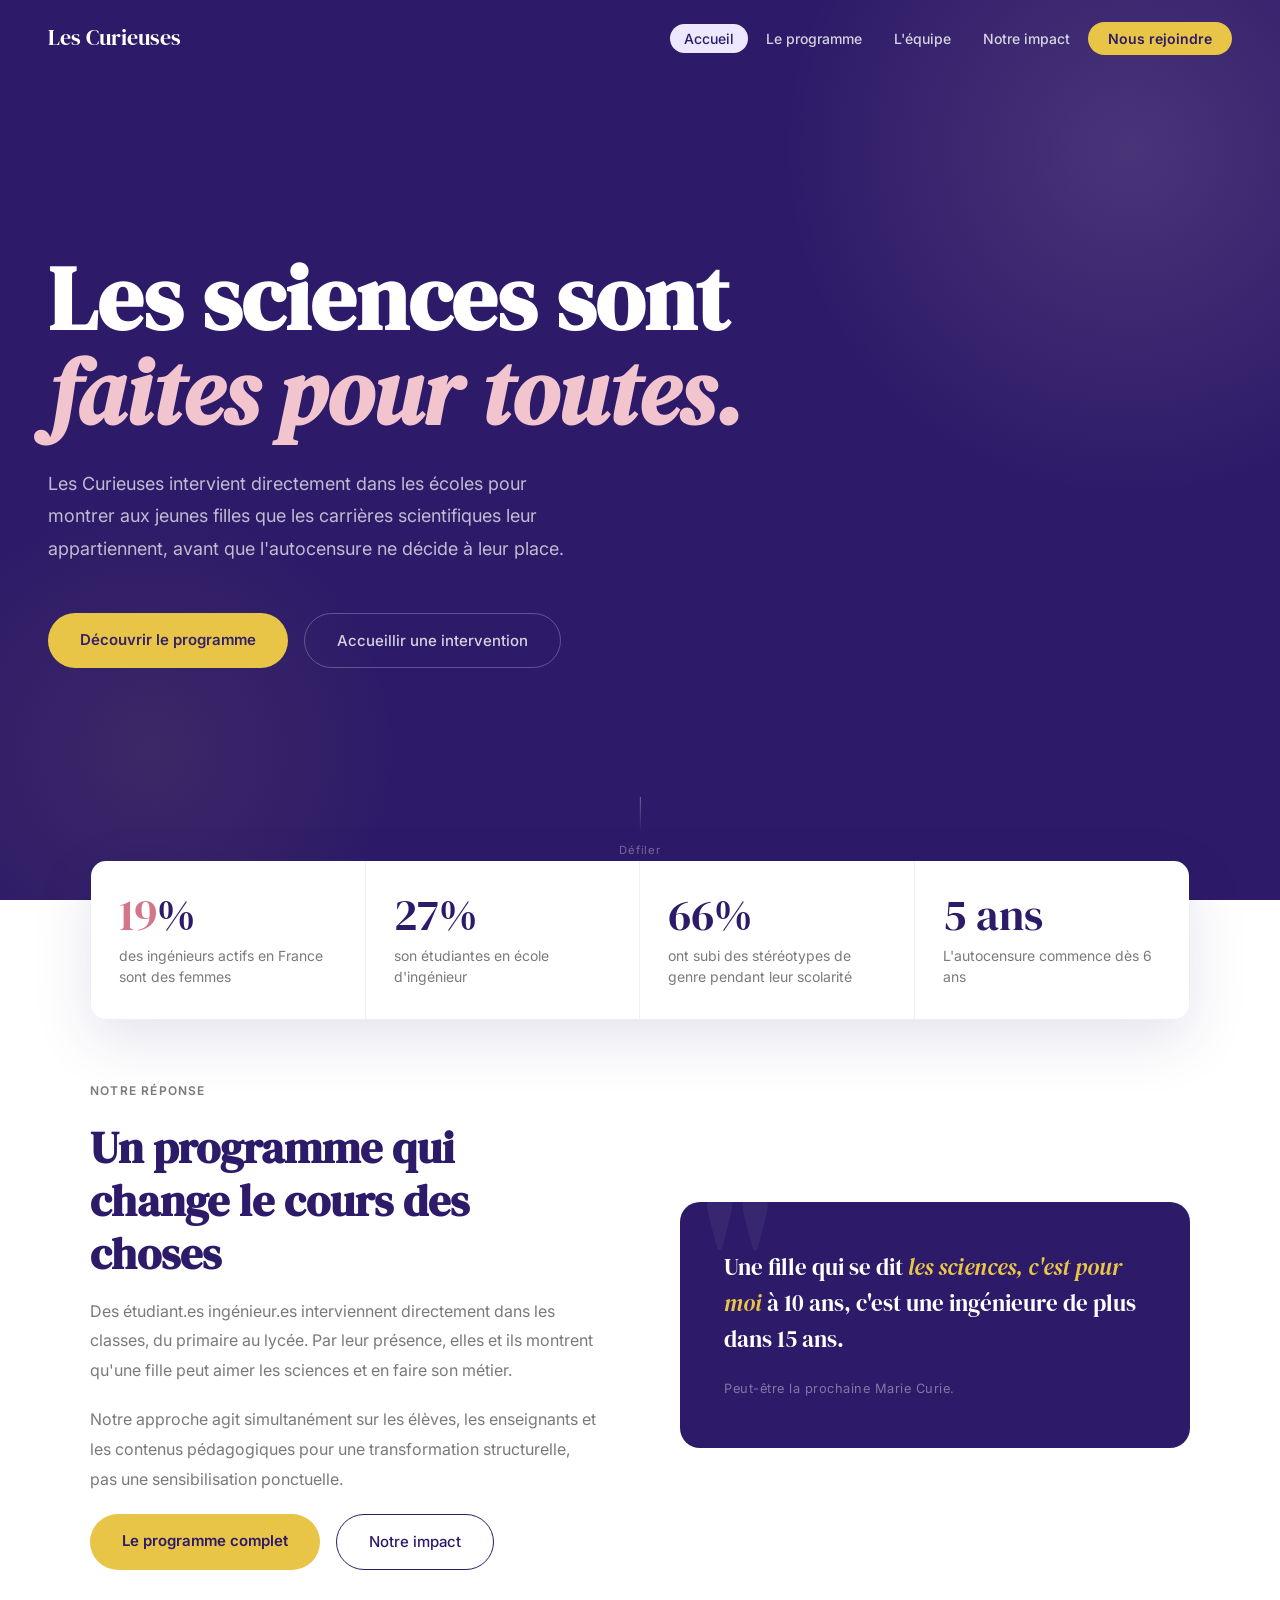
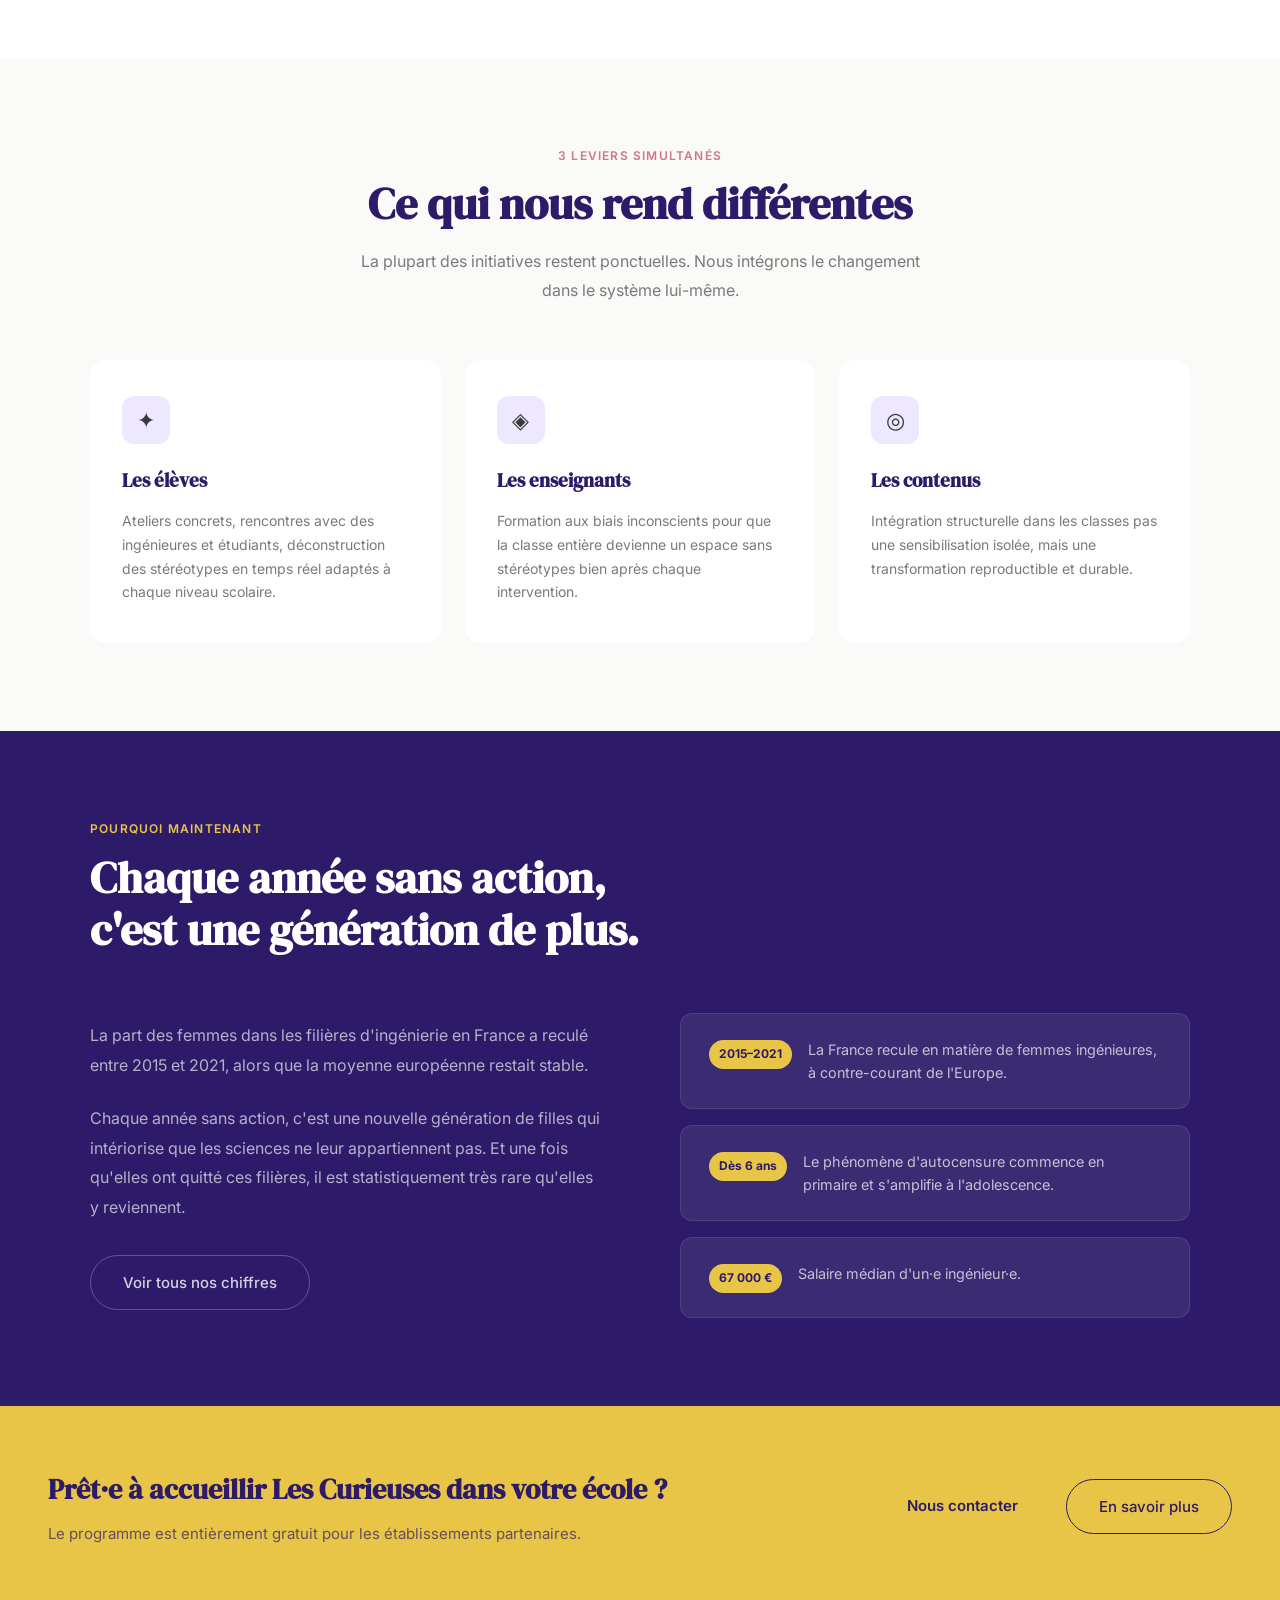
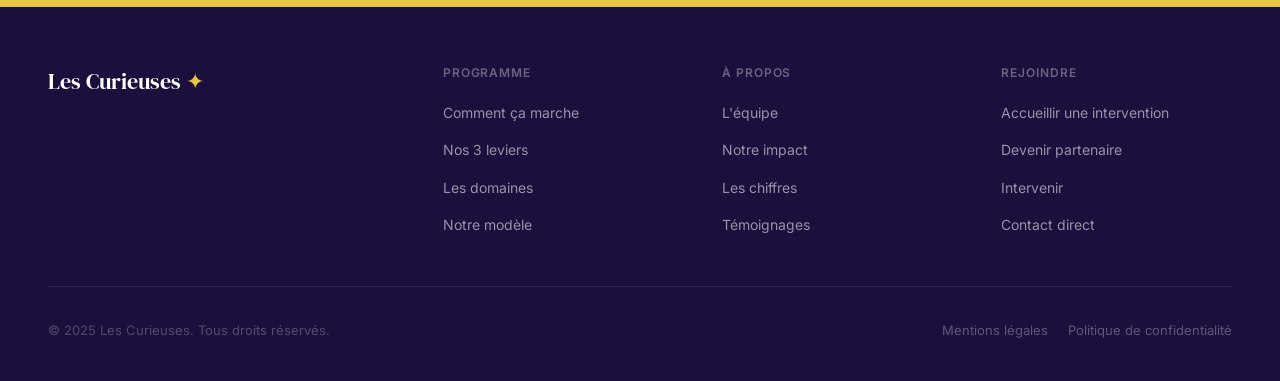
==== commit de403ec5: "test" ====
--- a/index.html
+++ b/index.html
@@ -8,7 +8,231 @@
 <link rel="preconnect" href="https://fonts.gstatic.com" crossorigin>
 <link href="https://fonts.googleapis.com/css2?family=DM+Serif+Display:ital@0;1&family=Inter:wght@400;500;600&display=swap" rel="stylesheet">
 <link rel="stylesheet" href="css/style.css">
-<link rel="stylesheet" href="css/index.css">
+<style>
+  /* HERO */
+  .hero {
+    min-height: 100vh;
+    background: var(--violet);
+    display: flex;
+    flex-direction: column;
+    justify-content: center;
+    padding: 120px 48px 100px;
+    position: relative;
+    overflow: hidden;
+  }
+  .hero::before {
+    content: '';
+    position: absolute;
+    top: -200px; right: -200px;
+    width: 700px; height: 700px;
+    border-radius: 50%;
+    background: radial-gradient(circle, rgba(242,196,206,0.15) 0%, transparent 70%);
+    pointer-events: none;
+  }
+  .hero::after {
+    content: '';
+    position: absolute;
+    bottom: -100px; left: -100px;
+    width: 500px; height: 500px;
+    border-radius: 50%;
+    background: radial-gradient(circle, rgba(232,197,71,0.08) 0%, transparent 70%);
+    pointer-events: none;
+  }
+  .hero-eyebrow {
+    font-size: 0.75rem;
+    font-weight: 600;
+    letter-spacing: 0.12em;
+    text-transform: uppercase;
+    color: var(--gold);
+    margin-bottom: 24px;
+  }
+  .hero h1 {
+    font-family: 'DM Serif Display', serif;
+    font-size: clamp(3rem, 7vw, 6rem);
+    color: var(--white);
+    line-height: 1.05;
+    max-width: 800px;
+    margin-bottom: 28px;
+  }
+  .hero h1 em { color: var(--rose); font-style: italic; }
+  .hero-sub {
+    font-size: 1.125rem;
+    color: rgba(255,255,255,0.7);
+    max-width: 540px;
+    margin-bottom: 48px;
+    line-height: 1.8;
+  }
+  .hero-actions { display: flex; gap: 16px; flex-wrap: wrap; }
+  .hero-scroll {
+    position: absolute;
+    bottom: 40px; left: 50%;
+    transform: translateX(-50%);
+    display: flex; flex-direction: column; align-items: center; gap: 8px;
+    color: rgba(255,255,255,0.35);
+    font-size: 0.7rem;
+    letter-spacing: 0.08em;
+    animation: nudge 2s infinite;
+  }
+  .scroll-line { width: 1px; height: 36px; background: linear-gradient(to bottom, rgba(255,255,255,0.35), transparent); }
+  @keyframes nudge { 0%,100% { transform: translateX(-50%) translateY(0); } 50% { transform: translateX(-50%) translateY(6px); } }
+
+  /* STATS BAR */
+  .stats-bar {
+    background: var(--white);
+    padding: 0 48px;
+  }
+  .stats-inner {
+    max-width: 1100px;
+    margin: 0 auto;
+    display: grid;
+    grid-template-columns: repeat(4, 1fr);
+    border: 1px solid rgba(45,27,105,0.08);
+    border-radius: 16px;
+    overflow: hidden;
+    transform: translateY(-40px);
+    box-shadow: 0 20px 60px rgba(45,27,105,0.12);
+  }
+  .stat-item {
+    padding: 32px 28px;
+    border-right: 1px solid rgba(45,27,105,0.07);
+    background: var(--white);
+  }
+  .stat-item:last-child { border-right: none; }
+  .stat-num {
+    font-family: 'DM Serif Display', serif;
+    font-size: 2.75rem;
+    color: var(--violet);
+    line-height: 1;
+    margin-bottom: 8px;
+  }
+  .stat-num .accent { color: var(--rose-deep); }
+  .stat-label { font-size: 0.875rem; color: var(--text-muted); line-height: 1.5; }
+
+  /* INTRO */
+  .intro { background: var(--white); padding-top: 20px; }
+  .intro-layout {
+    display: grid;
+    grid-template-columns: 1fr 1fr;
+    gap: 80px;
+    align-items: center;
+  }
+  .intro-text p { color: var(--text-muted); margin-bottom: 20px; line-height: 1.85; }
+  .intro-actions { display: flex; gap: 16px; margin-top: 8px; flex-wrap: wrap; }
+  .intro-visual {
+    background: var(--violet);
+    border-radius: 20px;
+    padding: 48px 44px;
+    position: relative;
+    overflow: hidden;
+  }
+  .intro-visual::before {
+    content: '"';
+    font-family: 'DM Serif Display', serif;
+    font-size: 11rem;
+    color: rgba(255,255,255,0.05);
+    position: absolute;
+    top: -30px; left: 20px;
+    line-height: 1;
+  }
+  .intro-quote {
+    font-family: 'DM Serif Display', serif;
+    font-size: 1.45rem;
+    color: var(--white);
+    line-height: 1.55;
+    margin-bottom: 20px;
+    position: relative;
+  }
+  .intro-quote em { color: var(--gold); font-style: italic; }
+  .intro-attr { font-size: 0.8rem; color: rgba(255,255,255,0.4); letter-spacing: 0.04em; }
+
+  /* LEVIERS PREVIEW */
+  .leviers-preview { background: var(--cream); }
+  .leviers-grid {
+    display: grid;
+    grid-template-columns: repeat(3, 1fr);
+    gap: 24px;
+    margin-top: 56px;
+  }
+  .levier-card {
+    background: var(--white);
+    border-radius: 16px;
+    padding: 36px 32px;
+    border-bottom: 3px solid transparent;
+    transition: transform 0.2s, box-shadow 0.2s, border-color 0.2s;
+  }
+  .levier-card:hover { transform: translateY(-6px); box-shadow: 0 16px 40px rgba(45,27,105,0.1); border-bottom-color: var(--rose-deep); }
+  .levier-icon {
+    width: 48px; height: 48px;
+    border-radius: 12px;
+    background: var(--violet-pale);
+    display: flex; align-items: center; justify-content: center;
+    font-size: 1.4rem;
+    margin-bottom: 20px;
+  }
+  .levier-title { font-family: 'DM Serif Display', serif; font-size: 1.2rem; color: var(--violet); margin-bottom: 12px; }
+  .levier-desc { font-size: 0.875rem; color: var(--text-muted); line-height: 1.7; }
+
+  /* POURQUOI MAINTENANT */
+  .urgence { background: var(--violet); padding: 88px 48px; }
+  .urgence .section-title { color: var(--white); }
+  .urgence .section-eyebrow { color: var(--gold); }
+  .urgence-layout {
+    display: grid;
+    grid-template-columns: 1fr 1fr;
+    gap: 80px;
+    align-items: center;
+    margin-top: 56px;
+  }
+  .urgence-text p { color: rgba(255,255,255,0.65); line-height: 1.85; margin-bottom: 24px; }
+  .urgence-cards { display: flex; flex-direction: column; gap: 16px; }
+  .urgence-card {
+    background: rgba(255,255,255,0.07);
+    border: 1px solid rgba(255,255,255,0.1);
+    border-radius: 12px;
+    padding: 24px 28px;
+    display: flex; gap: 16px; align-items: flex-start;
+  }
+  .urgence-badge {
+    background: var(--gold);
+    color: var(--violet);
+    font-size: 0.75rem;
+    font-weight: 700;
+    padding: 4px 10px;
+    border-radius: 100px;
+    white-space: nowrap;
+    margin-top: 2px;
+  }
+  .urgence-card-text { font-size: 0.9rem; color: rgba(255,255,255,0.7); line-height: 1.6; }
+
+  /* CTA BANDE */
+  .cta-band {
+    background: var(--gold);
+    padding: 60px 48px;
+    display: flex;
+    align-items: center;
+    justify-content: space-between;
+    gap: 32px;
+    flex-wrap: wrap;
+  }
+  .cta-band-text h2 {
+    font-family: 'DM Serif Display', serif;
+    font-size: 1.75rem;
+    color: var(--violet);
+    margin-bottom: 8px;
+  }
+  .cta-band-text p { font-size: 0.9375rem; color: rgba(45,27,105,0.7); }
+  .cta-band .btn-secondary { border-color: var(--violet); }
+
+  @media (max-width: 768px) {
+    .hero { padding: 110px 24px 80px; }
+    .stats-bar { padding: 0 24px; }
+    .stats-inner { grid-template-columns: 1fr 1fr; transform: translateY(-24px); }
+    .stat-item { border-bottom: 1px solid rgba(45,27,105,0.07); }
+    .intro-layout, .urgence-layout { grid-template-columns: 1fr; gap: 40px; }
+    .leviers-grid { grid-template-columns: 1fr; }
+    .cta-band { flex-direction: column; text-align: center; padding: 48px 24px; }
+  }
+</style>
 </head>
 <body>
 <div id="nav-placeholder"></div>
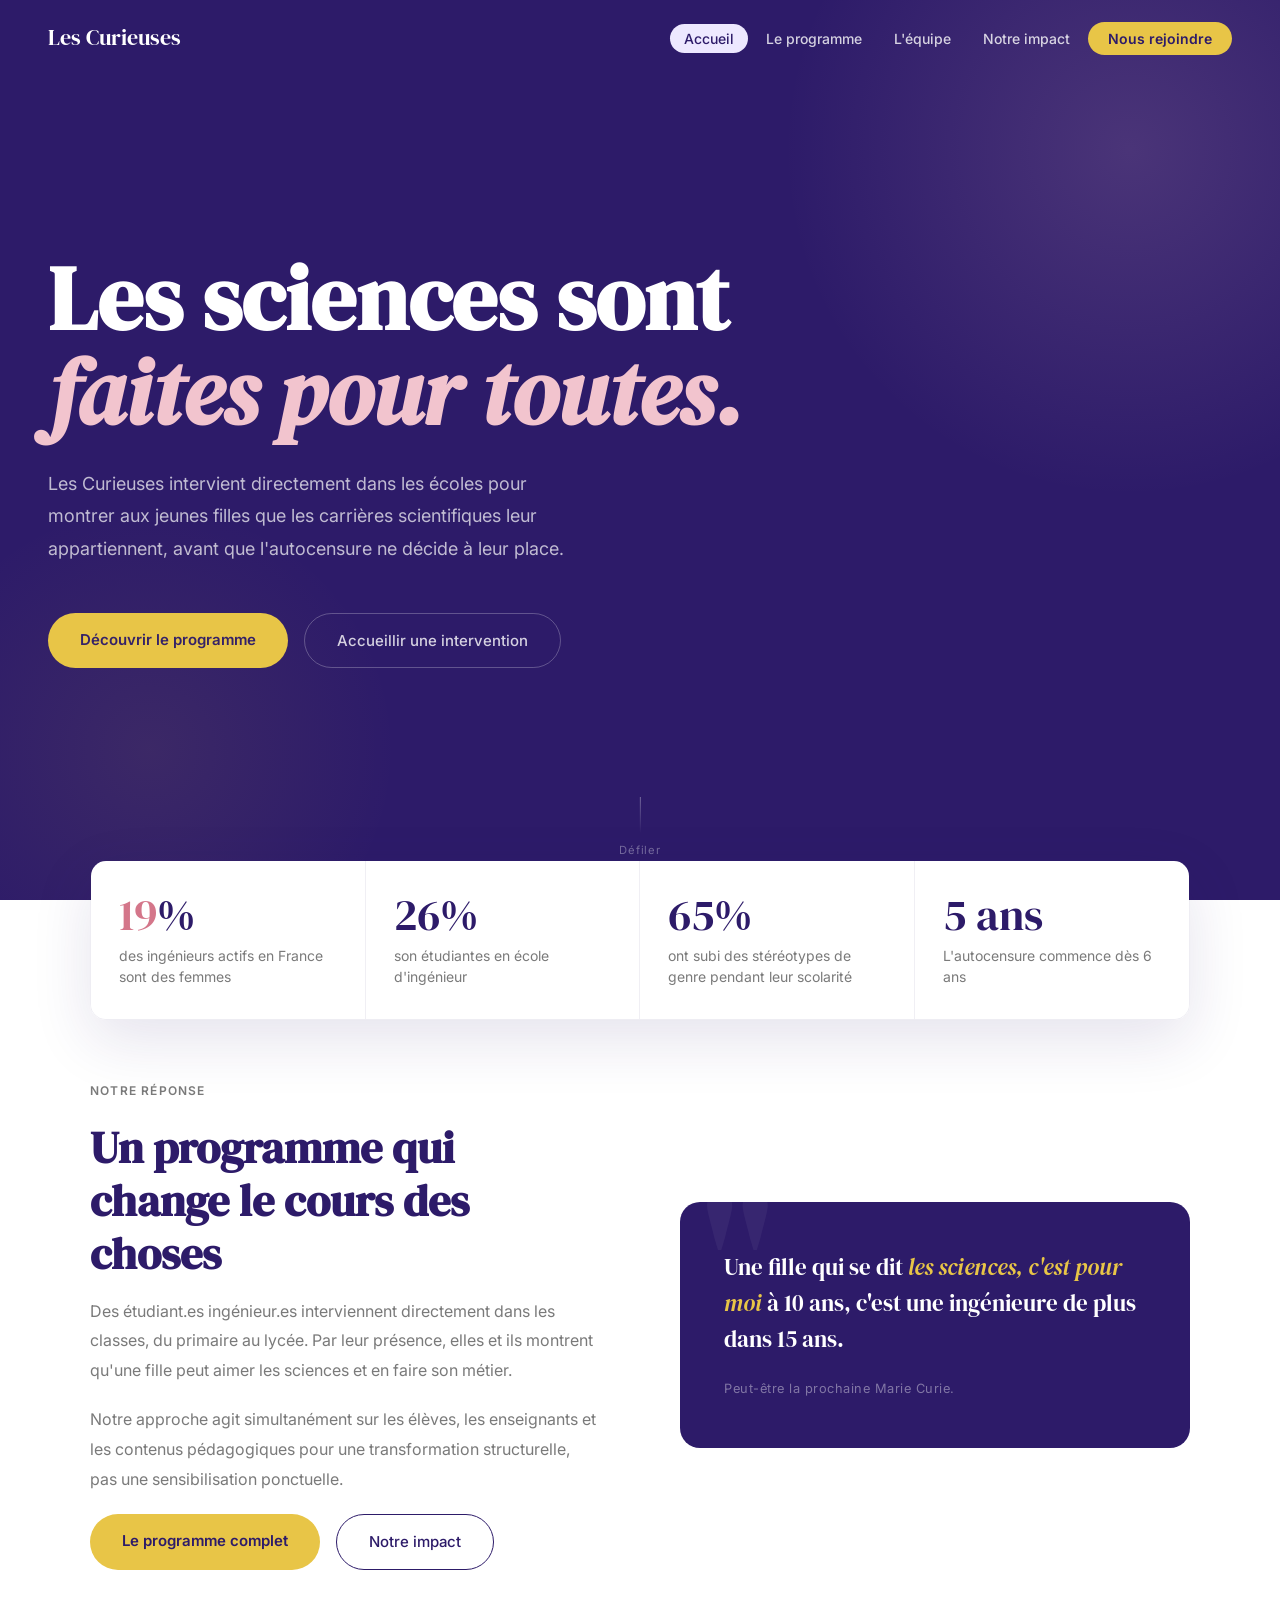
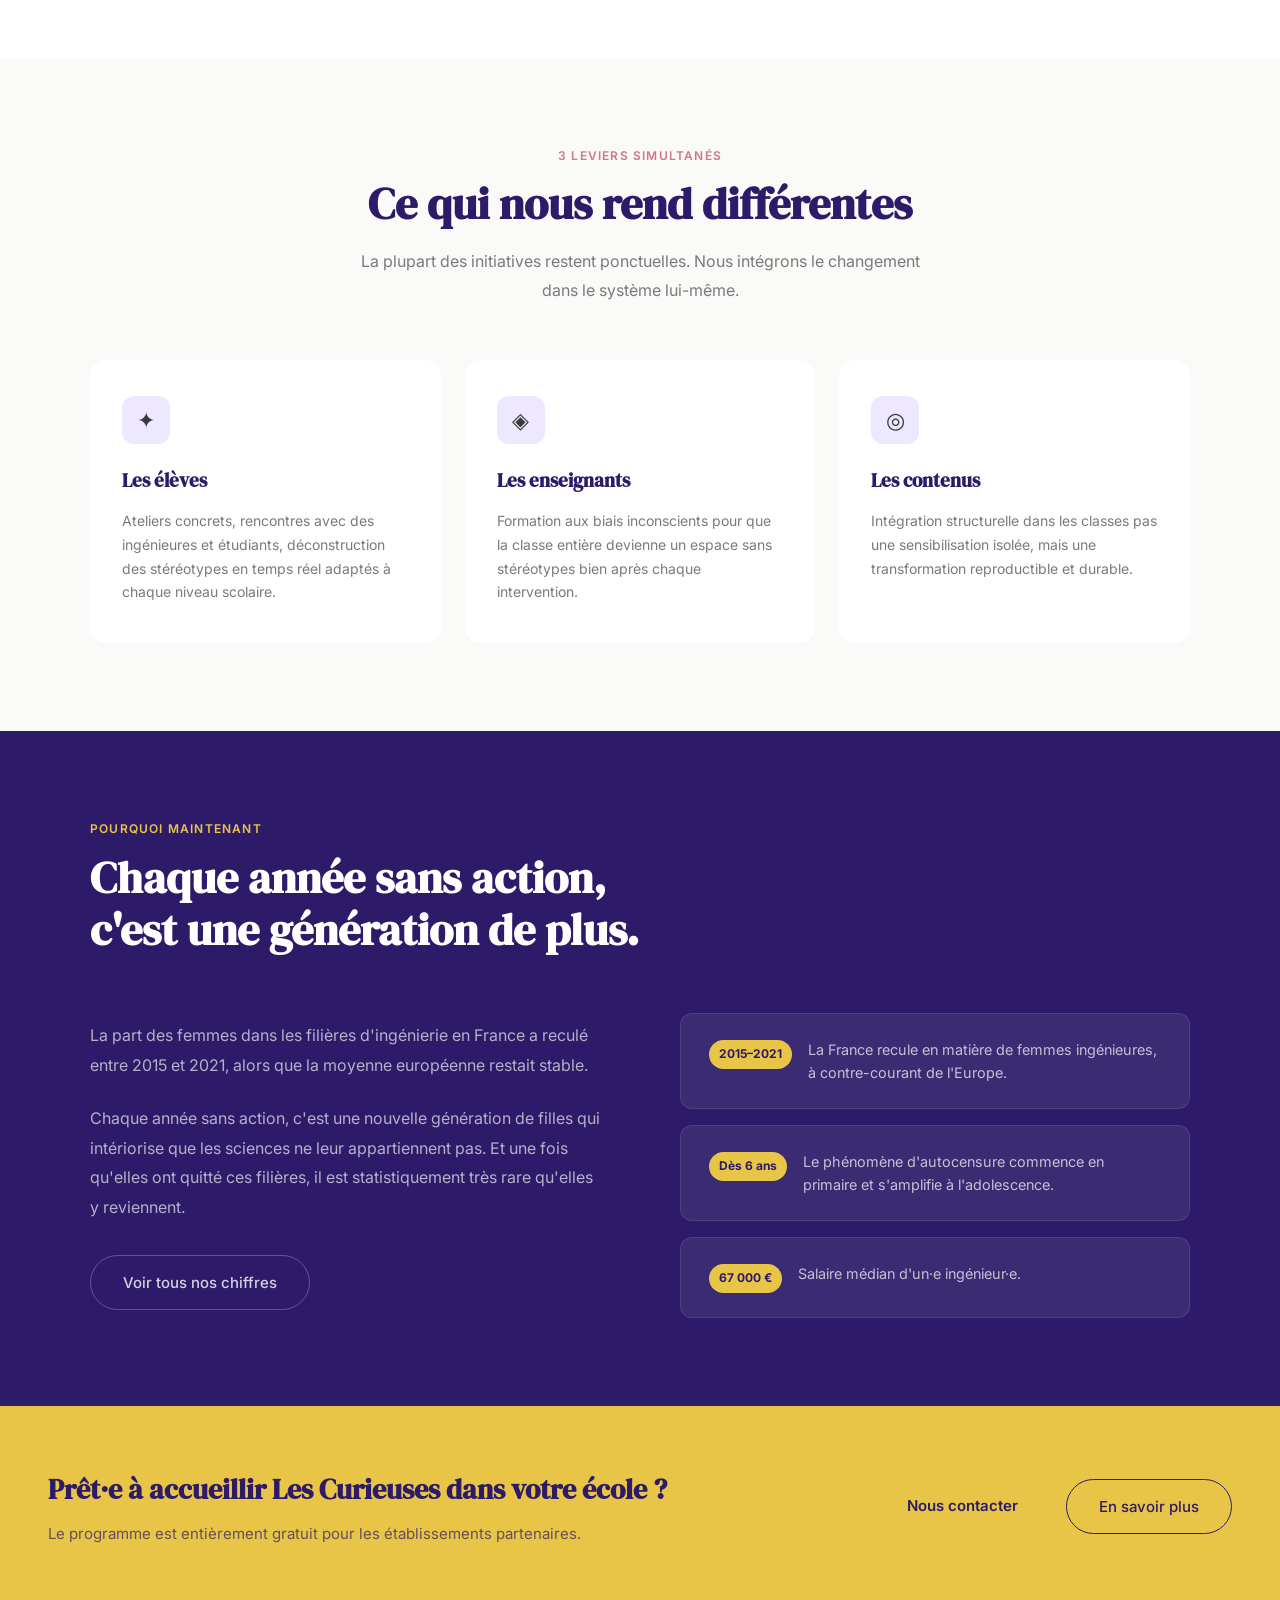
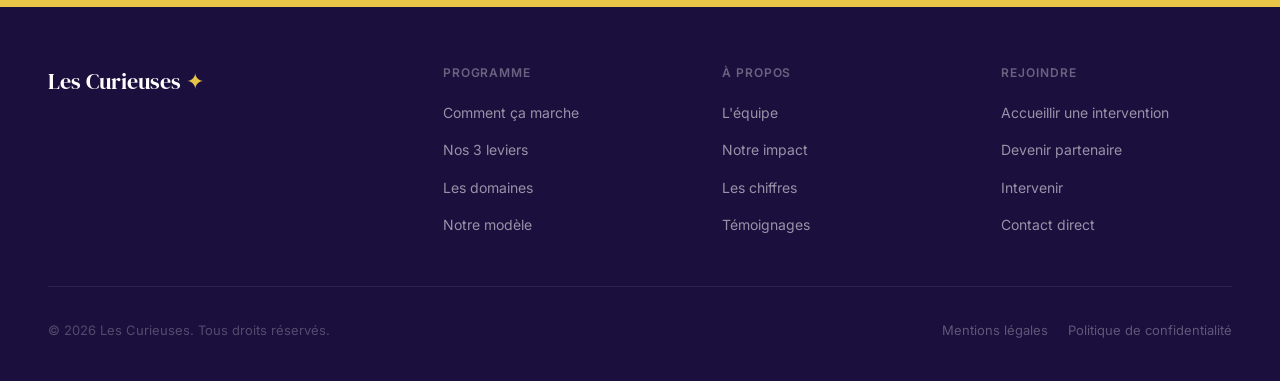
==== commit ab99b631: "Corrections du site : formulaires, pages légales, SEO et coquilles - Formulaires de contact : ajout " ====
--- a/index.html
+++ b/index.html
@@ -4,6 +4,11 @@
 <meta charset="UTF-8">
 <meta name="viewport" content="width=device-width, initial-scale=1.0">
 <title>Les Curieuses — Les sciences sont pour toutes</title>
+<meta name="description" content="Les Curieuses : des ingénieur.es bénévoles interviennent en classe pour montrer aux filles de 6 à 16 ans que les sciences sont pour toutes.">
+<meta property="og:title" content="Les Curieuses — Les sciences sont pour toutes">
+<meta property="og:description" content="Les Curieuses : des ingénieur.es bénévoles interviennent en classe pour montrer aux filles de 6 à 16 ans que les sciences sont pour toutes.">
+<meta property="og:type" content="website">
+<link rel="icon" href="data:image/svg+xml,%3Csvg xmlns=%22http://www.w3.org/2000/svg%22 viewBox=%220 0 100 100%22%3E%3Ctext y=%22.9em%22 font-size=%2290%22%3E%E2%9C%A6%3C/text%3E%3C/svg%3E">
 <link rel="preconnect" href="https://fonts.googleapis.com">
 <link rel="preconnect" href="https://fonts.gstatic.com" crossorigin>
 <link href="https://fonts.googleapis.com/css2?family=DM+Serif+Display:ital@0;1&family=Inter:wght@400;500;600&display=swap" rel="stylesheet">
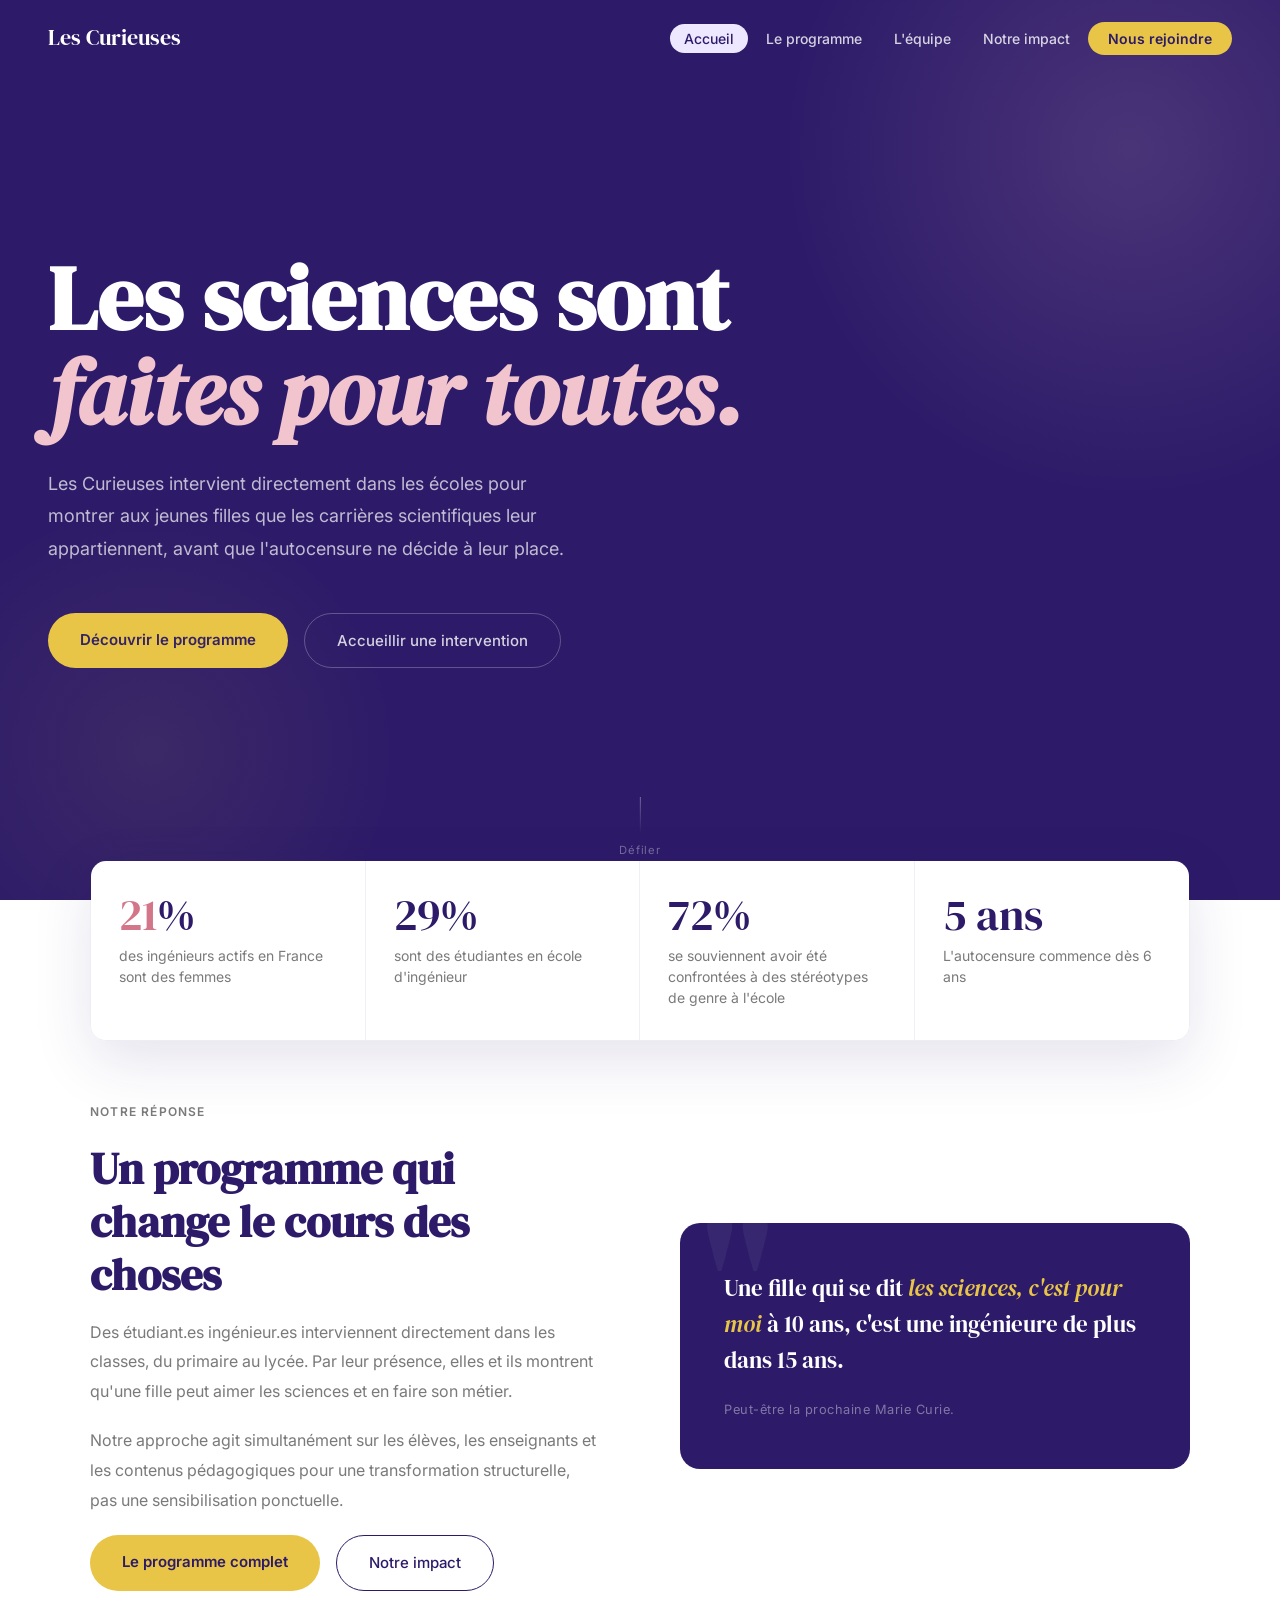
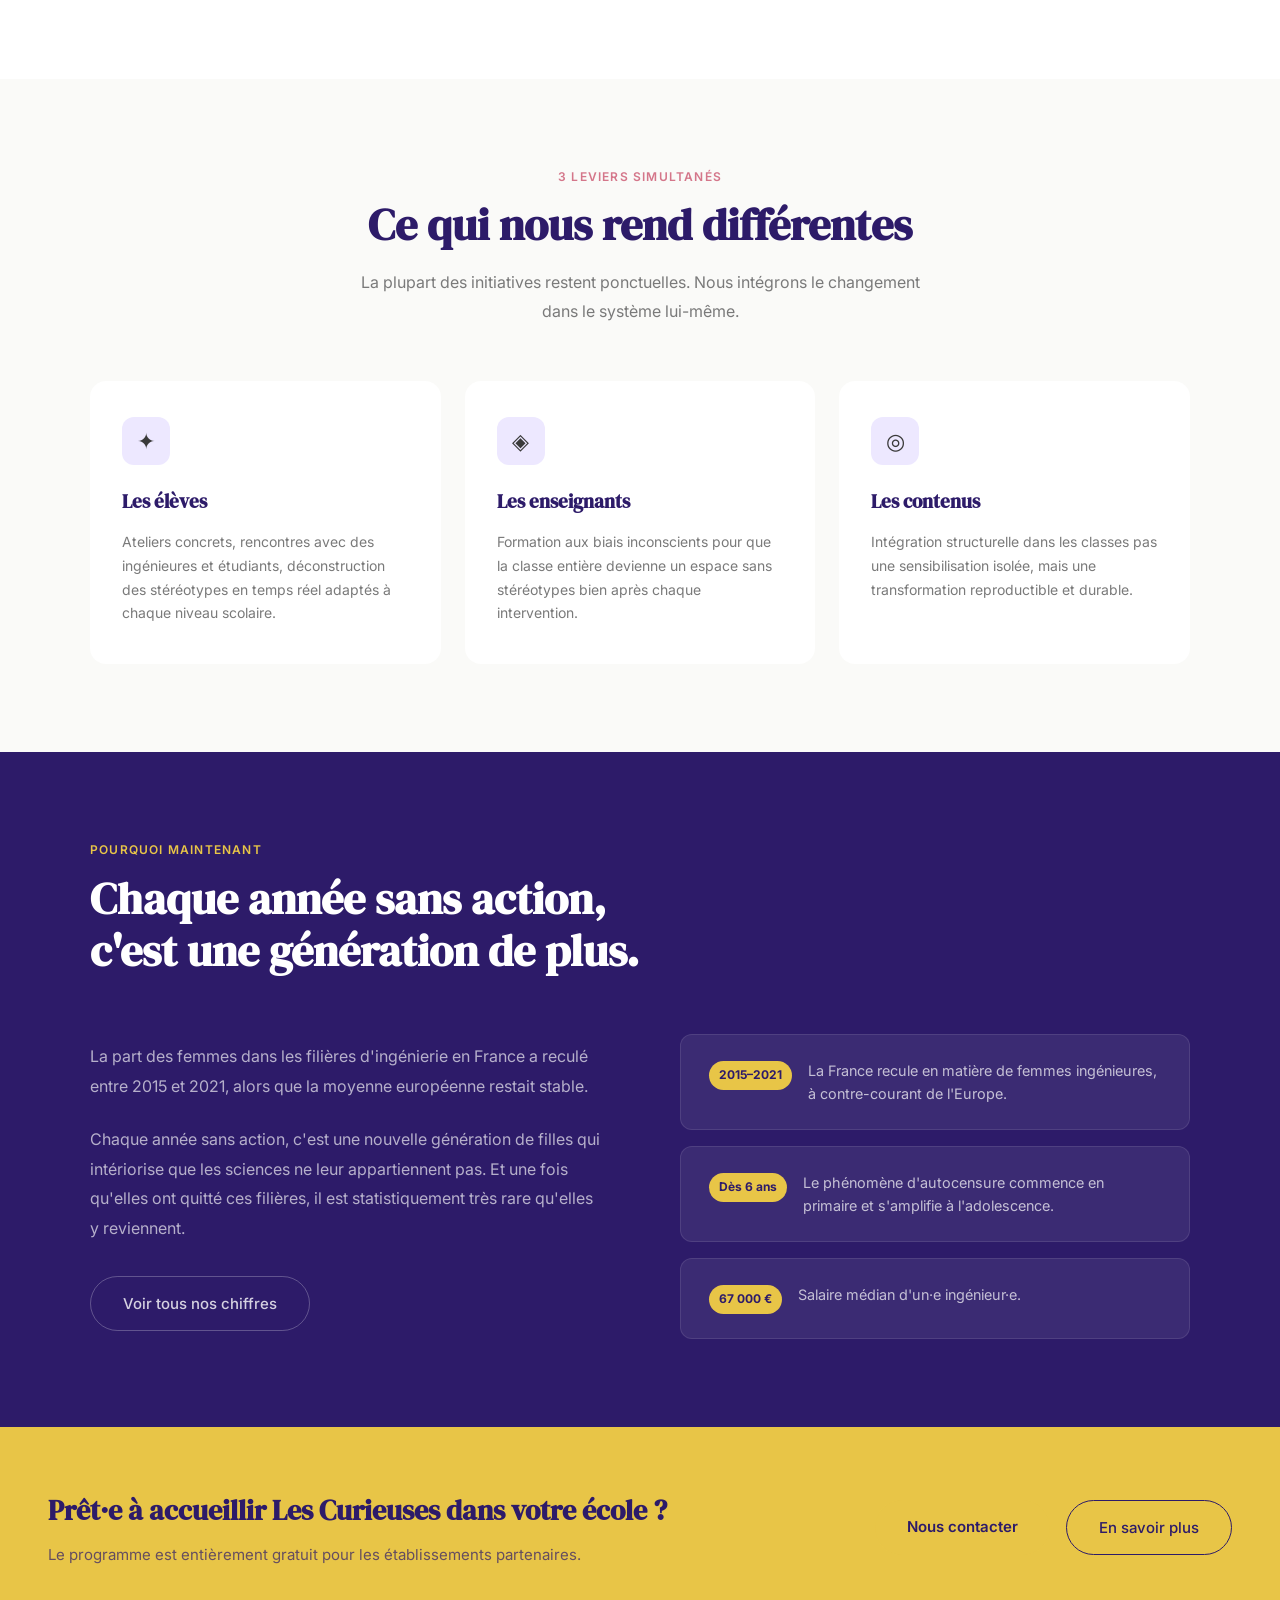
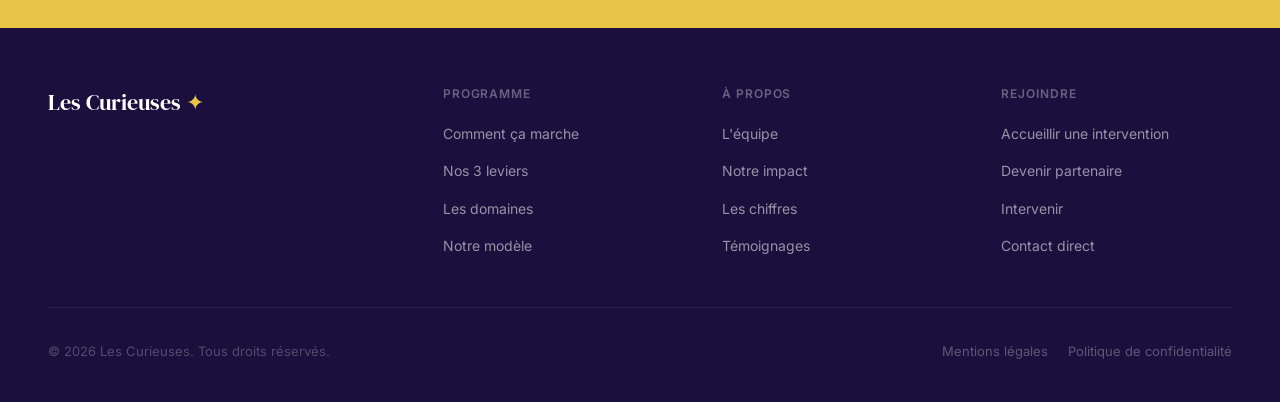
==== commit 91fa5380: "Mise à jour validée : Mettre en ligne les modifications validées" ====
--- a/index.html
+++ b/index.html
@@ -266,11 +266,11 @@
     </div>
     <div class="stat-item reveal reveal-delay-1">
       <div class="stat-num"><span class="counter" data-target="33">0</span>%</div>
-      <p class="stat-label">son étudiantes en école d'ingénieur</p>
+      <p class="stat-label">sont des étudiantes en école d'ingénieur</p>
     </div>
     <div class="stat-item reveal reveal-delay-2">
       <div class="stat-num"><span class="counter" data-target="82">0</span>%</div>
-      <p class="stat-label">ont subi des stéréotypes de genre pendant leur scolarité</p>
+      <p class="stat-label">se souviennent avoir été confrontées à des stéréotypes de genre à l'école</p>
     </div>
     <div class="stat-item reveal reveal-delay-3">
       <div class="stat-num"><span class="counter" data-target="6">0</span> ans</div>
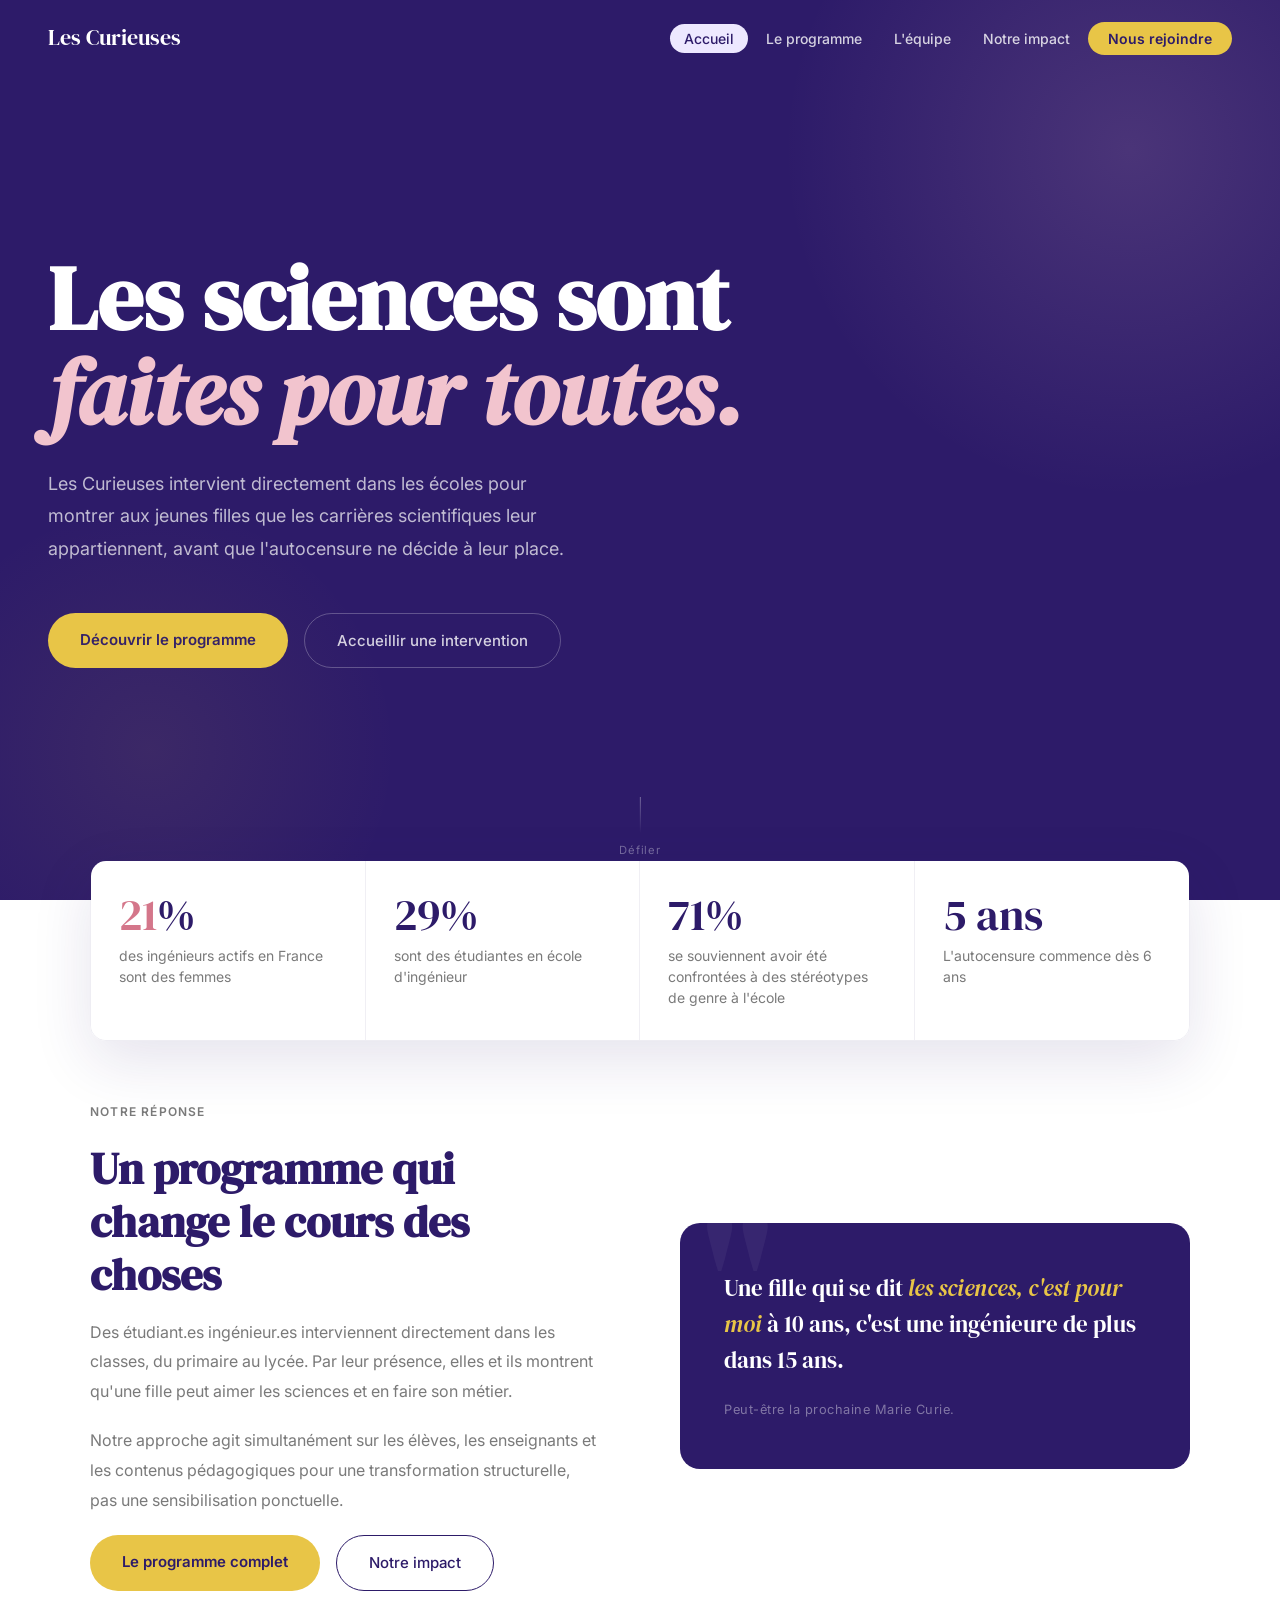
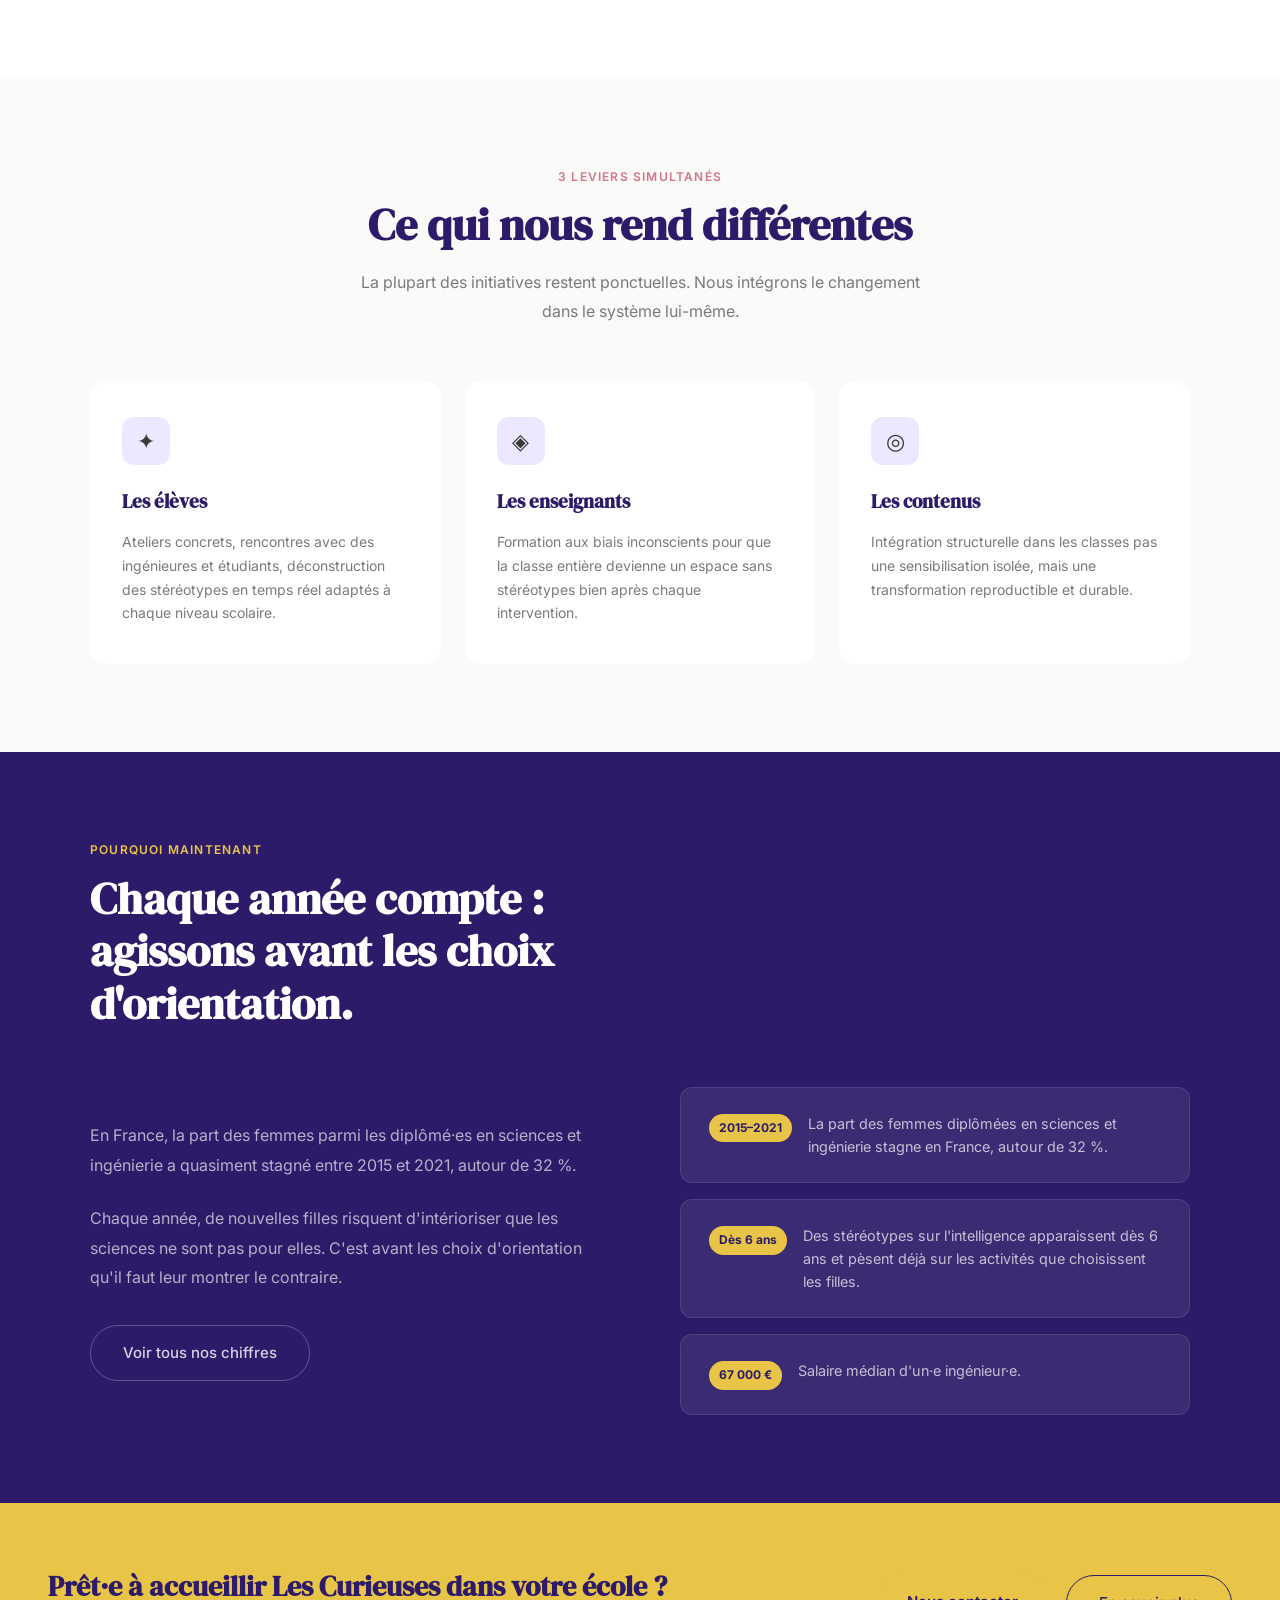
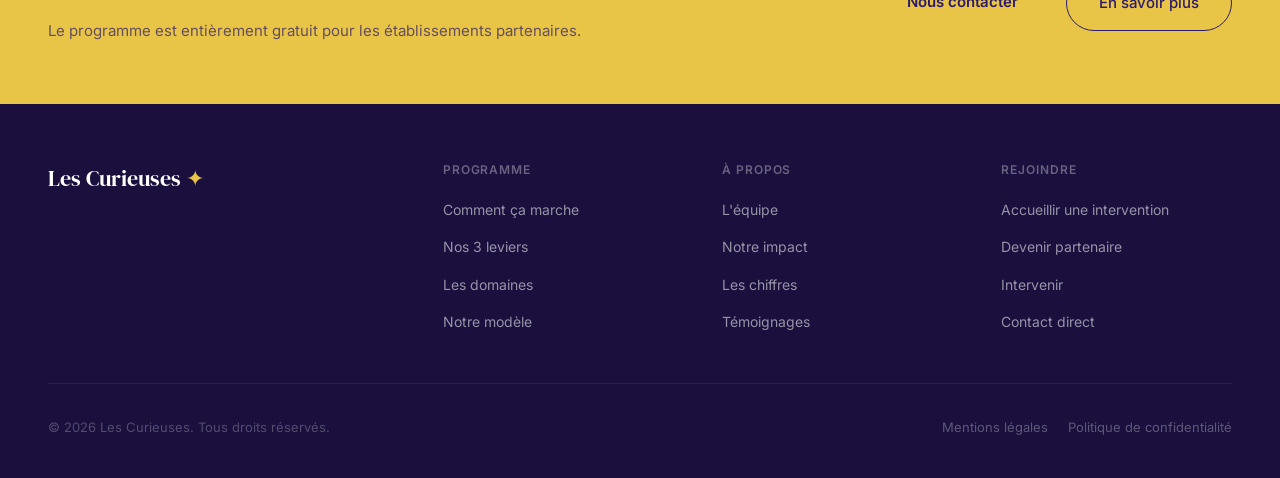
==== commit d0ea0c87: "Mise à jour validée : Mettre en ligne les modifications validées" ====
--- a/index.html
+++ b/index.html
@@ -333,21 +333,21 @@
 <section class="urgence">
   <div class="container">
     <p class="section-eyebrow reveal">Pourquoi maintenant</p>
-    <h2 class="section-title reveal" style="max-width: 600px;">Chaque année sans action, c'est une génération de plus.</h2>
+    <h2 class="section-title reveal" style="max-width: 600px;">Chaque année compte : agissons avant les choix d'orientation.</h2>
     <div class="urgence-layout">
       <div class="urgence-text">
-        <p class="reveal">La part des femmes dans les filières d'ingénierie en France a reculé entre 2015 et 2021, alors que la moyenne européenne restait stable.</p>
-        <p class="reveal">Chaque année sans action, c'est une nouvelle génération de filles qui intériorise que les sciences ne leur appartiennent pas. Et une fois qu'elles ont quitté ces filières, il est statistiquement très rare qu'elles y reviennent.</p>
+        <p class="reveal">En France, la part des femmes parmi les diplômé·es en sciences et ingénierie a quasiment stagné entre 2015 et 2021, autour de 32 %.</p>
+        <p class="reveal">Chaque année, de nouvelles filles risquent d'intérioriser que les sciences ne sont pas pour elles. C'est avant les choix d'orientation qu'il faut leur montrer le contraire.</p>
         <a href="impact.html" class="btn-ghost reveal" style="margin-top: 8px;">Voir tous nos chiffres</a>
       </div>
       <div class="urgence-cards">
         <div class="urgence-card reveal">
           <span class="urgence-badge">2015–2021</span>
-          <p class="urgence-card-text">La France recule en matière de femmes ingénieures, à contre-courant de l'Europe.</p>
+          <p class="urgence-card-text">La part des femmes diplômées en sciences et ingénierie stagne en France, autour de 32 %.</p>
         </div>
         <div class="urgence-card reveal reveal-delay-1">
           <span class="urgence-badge">Dès 6 ans</span>
-          <p class="urgence-card-text">Le phénomène d'autocensure commence en primaire et s'amplifie à l'adolescence.</p>
+          <p class="urgence-card-text">Des stéréotypes sur l'intelligence apparaissent dès 6 ans et pèsent déjà sur les activités que choisissent les filles.</p>
         </div>
         <div class="urgence-card reveal reveal-delay-2">
           <span class="urgence-badge">67 000 €</span>
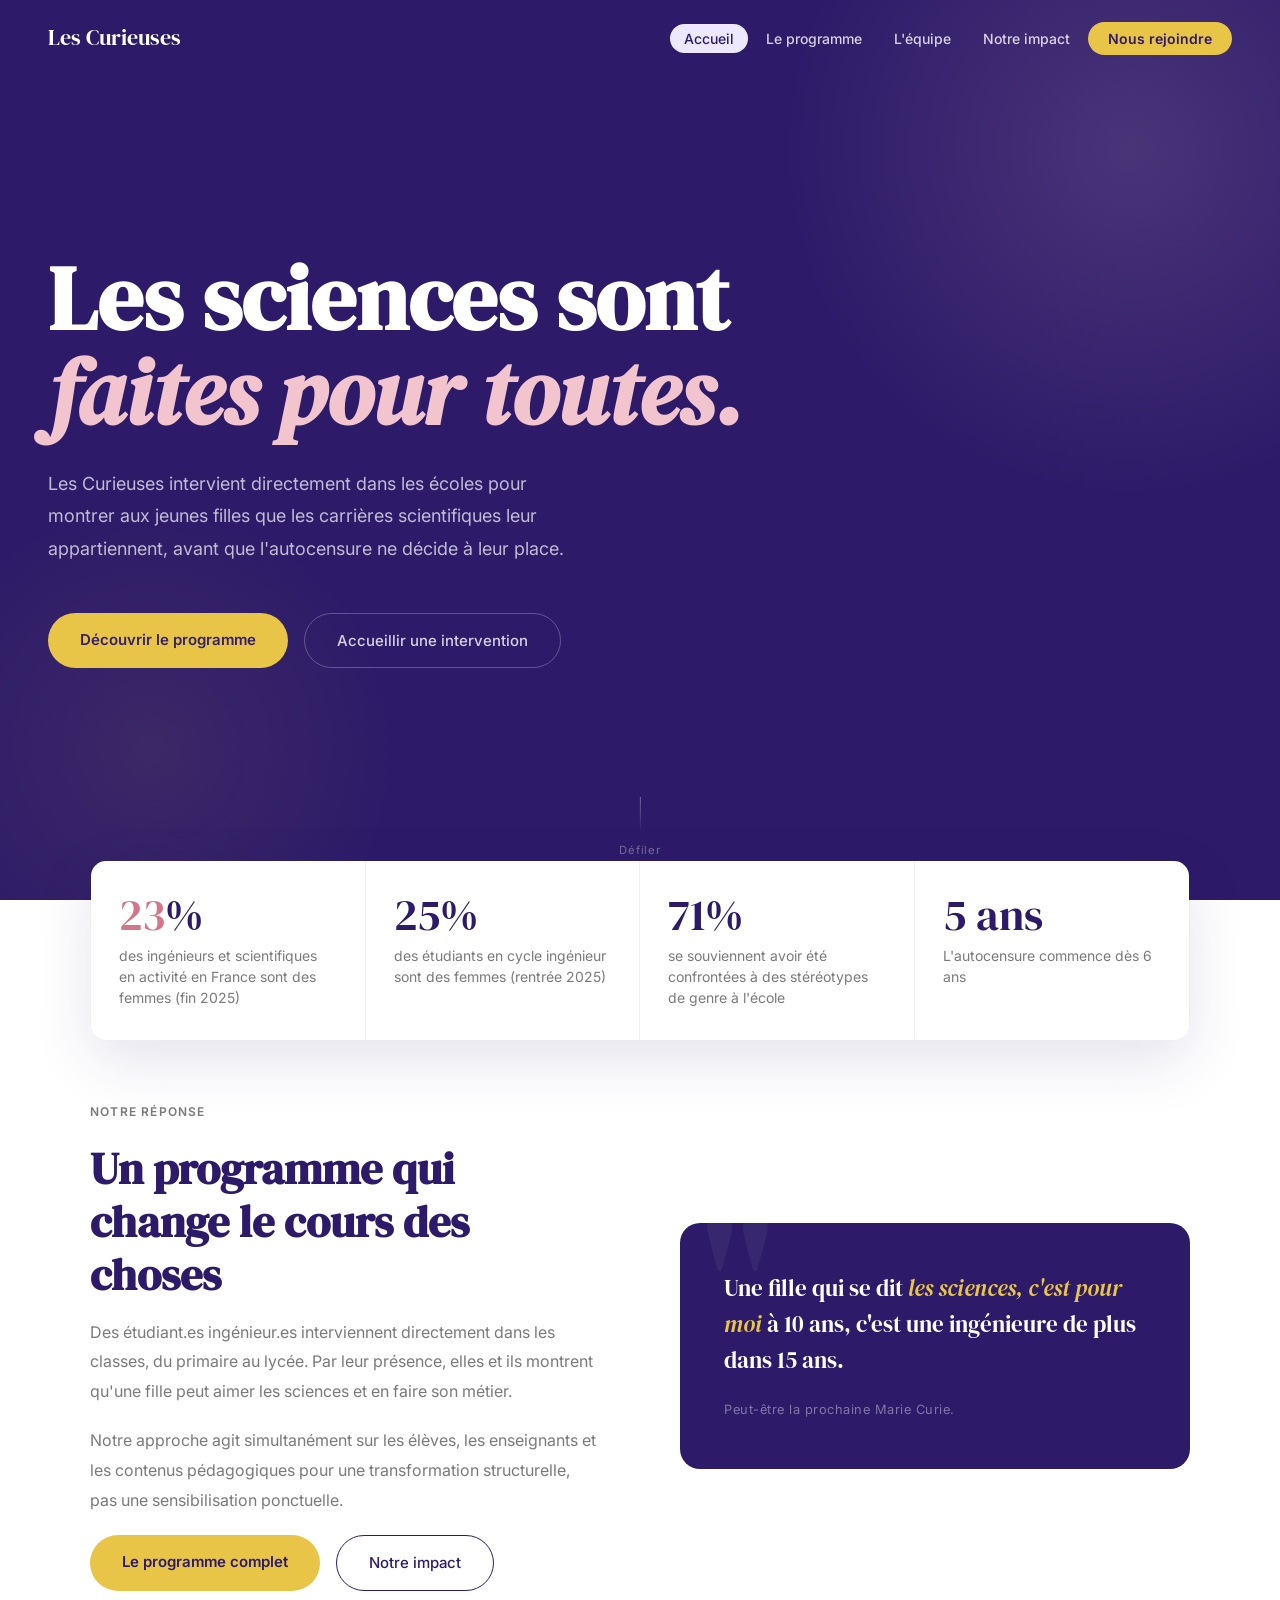
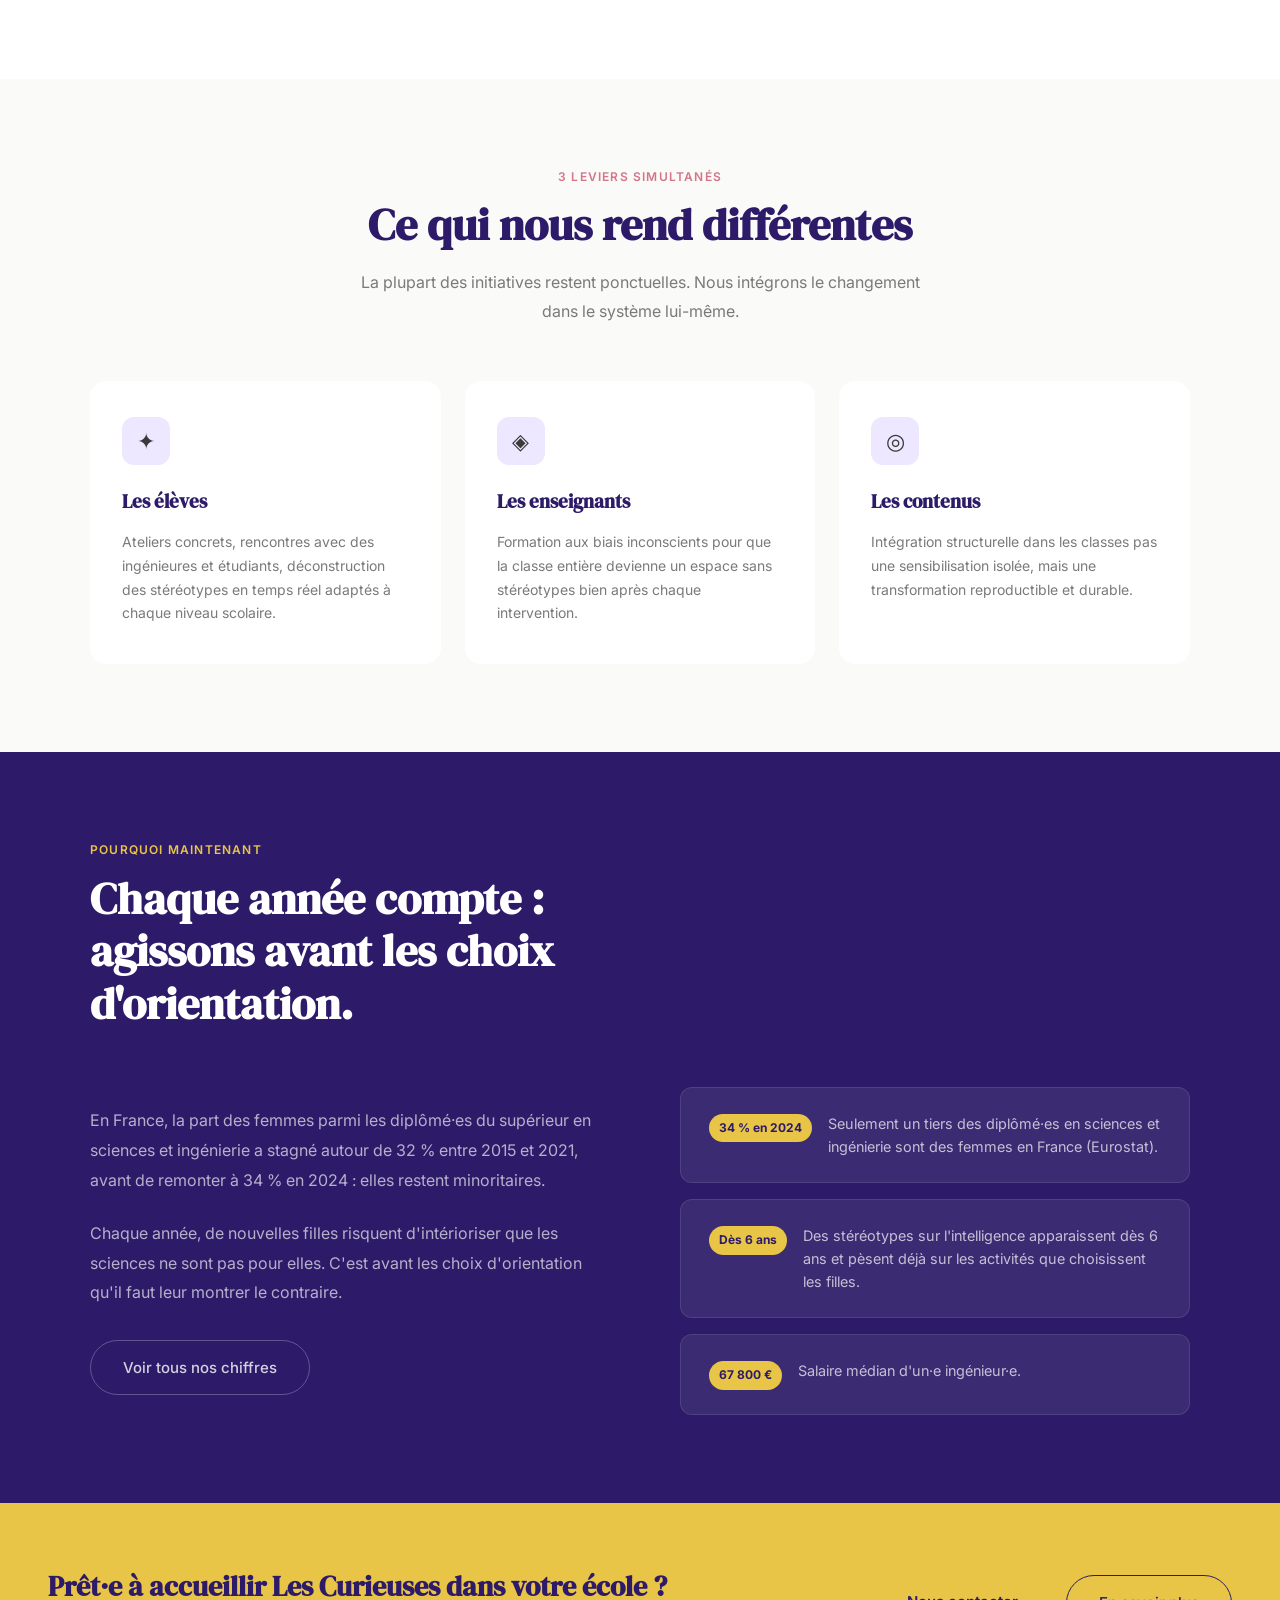
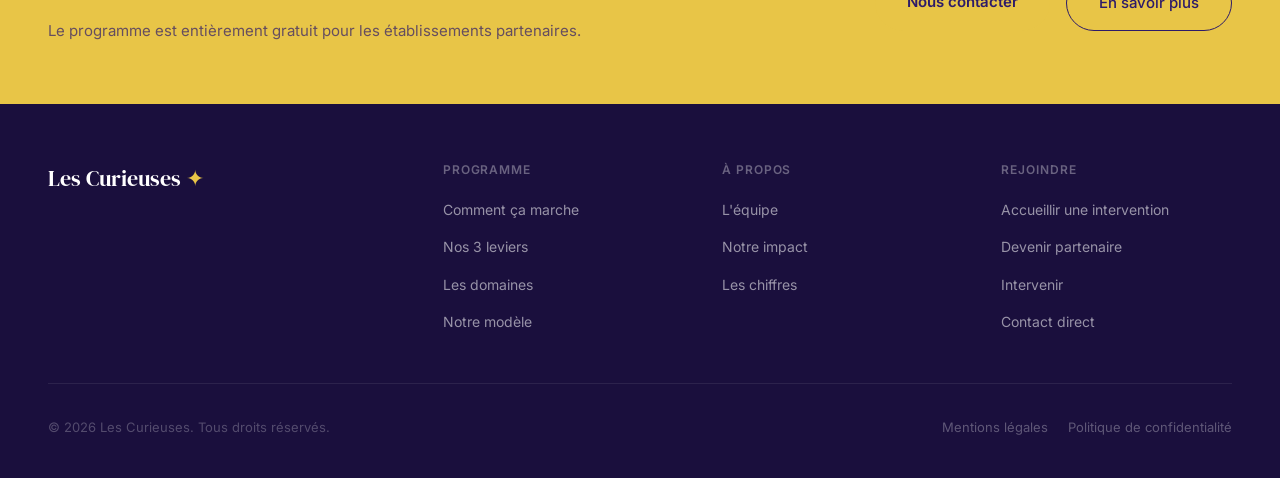
==== commit adc58079: "Mise à jour validée : PRIORITÉ ABSOLUE — Mettre en ligne le retrait des témoignages nominatifs (donn" ====
--- a/index.html
+++ b/index.html
@@ -261,12 +261,12 @@
 <div class="stats-bar">
   <div class="stats-inner">
     <div class="stat-item reveal">
-      <div class="stat-num"><span class="counter accent" data-target="24">0</span>%</div>
-      <p class="stat-label">des ingénieurs actifs en France sont des femmes</p>
+      <div class="stat-num"><span class="counter accent" data-target="27">0</span>%</div>
+      <p class="stat-label">des ingénieurs et scientifiques en activité en France sont des femmes (fin 2025)</p>
     </div>
     <div class="stat-item reveal reveal-delay-1">
-      <div class="stat-num"><span class="counter" data-target="33">0</span>%</div>
-      <p class="stat-label">sont des étudiantes en école d'ingénieur</p>
+      <div class="stat-num"><span class="counter" data-target="29">0</span>%</div>
+      <p class="stat-label">des étudiants en cycle ingénieur sont des femmes (rentrée 2025)</p>
     </div>
     <div class="stat-item reveal reveal-delay-2">
       <div class="stat-num"><span class="counter" data-target="82">0</span>%</div>
@@ -336,21 +336,21 @@
     <h2 class="section-title reveal" style="max-width: 600px;">Chaque année compte : agissons avant les choix d'orientation.</h2>
     <div class="urgence-layout">
       <div class="urgence-text">
-        <p class="reveal">En France, la part des femmes parmi les diplômé·es en sciences et ingénierie a quasiment stagné entre 2015 et 2021, autour de 32 %.</p>
+        <p class="reveal">En France, la part des femmes parmi les diplômé·es du supérieur en sciences et ingénierie a stagné autour de 32 % entre 2015 et 2021, avant de remonter à 34 % en 2024 : elles restent minoritaires.</p>
         <p class="reveal">Chaque année, de nouvelles filles risquent d'intérioriser que les sciences ne sont pas pour elles. C'est avant les choix d'orientation qu'il faut leur montrer le contraire.</p>
         <a href="impact.html" class="btn-ghost reveal" style="margin-top: 8px;">Voir tous nos chiffres</a>
       </div>
       <div class="urgence-cards">
         <div class="urgence-card reveal">
-          <span class="urgence-badge">2015–2021</span>
-          <p class="urgence-card-text">La part des femmes diplômées en sciences et ingénierie stagne en France, autour de 32 %.</p>
+          <span class="urgence-badge">34 % en 2024</span>
+          <p class="urgence-card-text">Seulement un tiers des diplômé·es en sciences et ingénierie sont des femmes en France (Eurostat).</p>
         </div>
         <div class="urgence-card reveal reveal-delay-1">
           <span class="urgence-badge">Dès 6 ans</span>
           <p class="urgence-card-text">Des stéréotypes sur l'intelligence apparaissent dès 6 ans et pèsent déjà sur les activités que choisissent les filles.</p>
         </div>
         <div class="urgence-card reveal reveal-delay-2">
-          <span class="urgence-badge">67 000 €</span>
+          <span class="urgence-badge">67 800 €</span>
           <p class="urgence-card-text">Salaire médian d'un·e ingénieur·e.</p>
         </div>
       </div>
